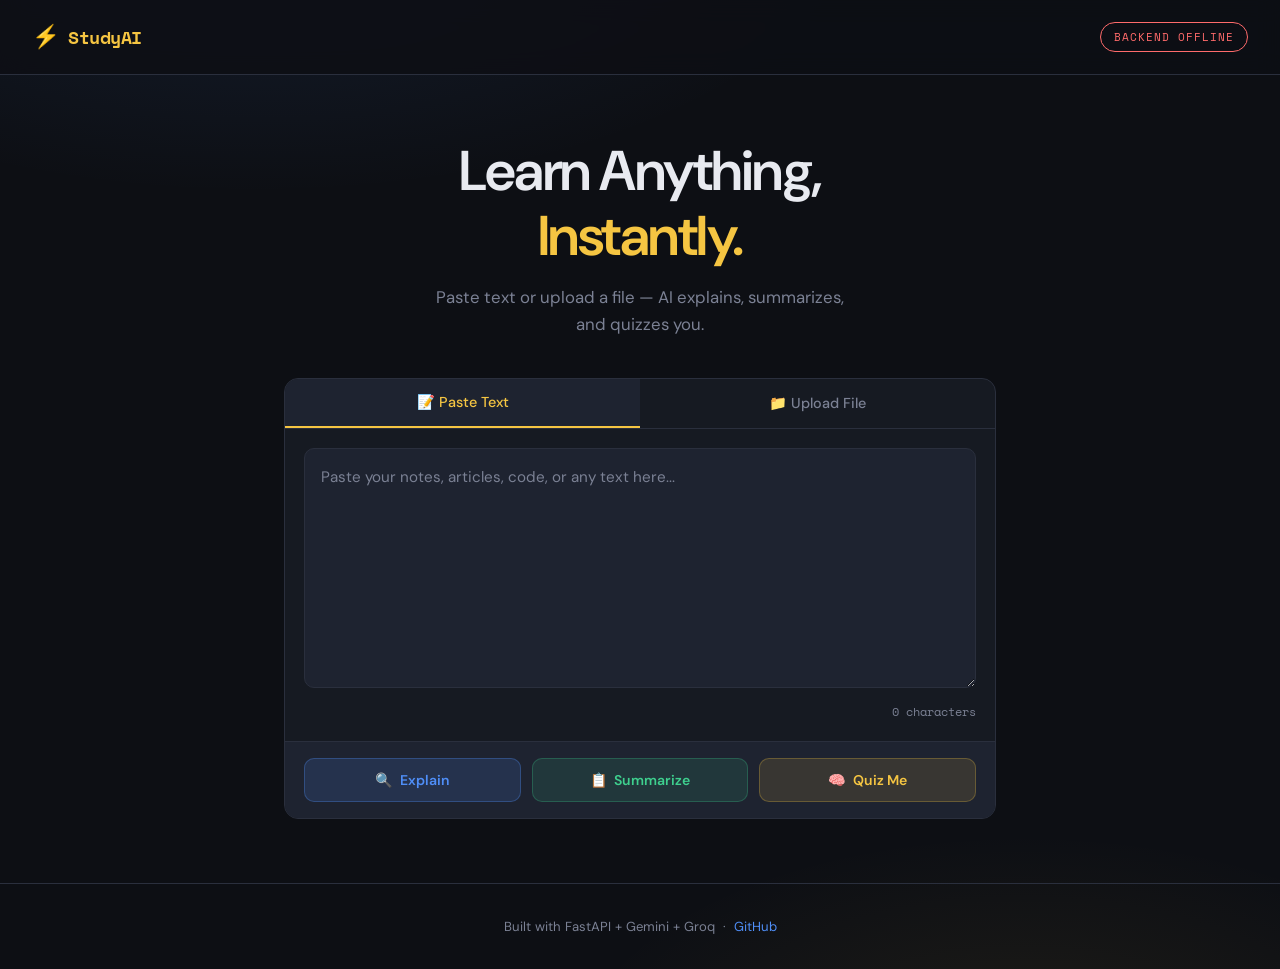
==== frontend/index.html @ baf61502 "first commit" ====
<!DOCTYPE html>
<html lang="en">
<head>
  <meta charset="UTF-8" />
  <meta name="viewport" content="width=device-width, initial-scale=1.0" />
  <title>AI Study Tool</title>
  <link rel="preconnect" href="https://fonts.googleapis.com" />
  <link rel="preconnect" href="https://fonts.gstatic.com" crossorigin />
  <link href="https://fonts.googleapis.com/css2?family=Space+Mono:wght@400;700&family=DM+Sans:wght@300;400;500;600&display=swap" rel="stylesheet" />
  <link rel="stylesheet" href="style.css" />
</head>
<body>

  <!-- ── HEADER ── -->
  <header>
    <div class="logo">
      <span class="logo-icon">⚡</span>
      <span class="logo-text">StudyAI</span>
    </div>
    <div class="badge" id="ai-badge">AI Ready</div>
  </header>

  <!-- ── HERO ── -->
  <section class="hero">
    <h1>Learn Anything,<br /><span class="accent">Instantly.</span></h1>
    <p class="subtitle">Paste text or upload a file — AI explains, summarizes, and quizzes you.</p>
  </section>

  <!-- ── MAIN CARD ── -->
  <main>
    <div class="card input-card">

      <!-- Tabs -->
      <div class="tabs">
        <button class="tab active" data-tab="text">📝 Paste Text</button>
        <button class="tab" data-tab="file">📁 Upload File</button>
      </div>

      <!-- Text Input Panel -->
      <div class="panel active" id="panel-text">
        <textarea
          id="text-input"
          placeholder="Paste your notes, articles, code, or any text here..."
          rows="8"
        ></textarea>
        <div class="char-count"><span id="char-count">0</span> characters</div>
      </div>

      <!-- File Upload Panel -->
      <div class="panel" id="panel-file">
        <div class="file-drop-zone" id="drop-zone">
          <div class="drop-icon">📂</div>
          <p>Drag & drop a file here</p>
          <p class="file-hint">or click to browse</p>
          <input type="file" id="file-input" accept=".pdf,.txt,.csv,.json" />
          <div class="file-types">PDF &nbsp;·&nbsp; TXT &nbsp;·&nbsp; CSV &nbsp;·&nbsp; JSON</div>
        </div>
        <div class="file-selected hidden" id="file-selected">
          <span class="file-icon">📄</span>
          <span id="file-name-display">No file selected</span>
          <button class="clear-file" id="clear-file">✕</button>
        </div>
      </div>

      <!-- Action Buttons -->
      <div class="actions">
        <button class="btn btn-explain" data-action="explain">
          <span class="btn-icon">🔍</span> Explain
        </button>
        <button class="btn btn-summarize" data-action="summarize">
          <span class="btn-icon">📋</span> Summarize
        </button>
        <button class="btn btn-quiz" data-action="quiz">
          <span class="btn-icon">🧠</span> Quiz Me
        </button>
      </div>

    </div>

    <!-- ── OUTPUT ── -->
    <div class="card output-card hidden" id="output-card">

      <div class="output-header">
        <div class="output-title" id="output-title">Result</div>
        <div class="output-meta">
          <span class="source-badge" id="source-badge">—</span>
          <button class="copy-btn" id="copy-btn" title="Copy result">⎘ Copy</button>
        </div>
      </div>

      <!-- Loading -->
      <div class="loading hidden" id="loading">
        <div class="spinner"></div>
        <span id="loading-text">Thinking...</span>
      </div>

      <!-- Result text -->
      <div class="output-body" id="output-body"></div>

      <!-- Follow-up suggestions -->
      <div class="suggestions hidden" id="suggestions">
        <p class="suggest-label">✨ What's next?</p>
        <div class="suggest-chips" id="suggest-chips"></div>
      </div>

    </div>
  </main>

  <!-- ── FOOTER ── -->
  <footer>
    <p>Built with FastAPI + Gemini + Groq &nbsp;·&nbsp; <a href="https://github.com" target="_blank">GitHub</a></p>
  </footer>

  <script src="script.js"></script>
</body>
</html>
---- frontend/style.css ----
/* ── VARIABLES ── */
:root {
  --bg:        #0d0f14;
  --surface:   #161a22;
  --surface2:  #1e2330;
  --border:    #2a2f3d;
  --accent:    #f5c542;
  --accent2:   #4f8ef7;
  --green:     #3ecf8e;
  --red:       #ff6b6b;
  --text:      #e8eaf0;
  --muted:     #7b8194;
  --radius:    14px;
  --mono:      'Space Mono', monospace;
  --sans:      'DM Sans', sans-serif;
}

/* ── RESET & BASE ── */
*, *::before, *::after { box-sizing: border-box; margin: 0; padding: 0; }

html { scroll-behavior: smooth; }

body {
  font-family: var(--sans);
  background: var(--bg);
  color: var(--text);
  min-height: 100vh;
  line-height: 1.6;
  background-image:
    radial-gradient(ellipse 80% 50% at 20% -10%, rgba(79,142,247,0.12) 0%, transparent 60%),
    radial-gradient(ellipse 60% 40% at 80% 110%, rgba(245,197,66,0.08) 0%, transparent 60%);
}

/* ── HEADER ── */
header {
  display: flex;
  align-items: center;
  justify-content: space-between;
  padding: 1.2rem 2rem;
  border-bottom: 1px solid var(--border);
  position: sticky;
  top: 0;
  background: rgba(13,15,20,0.85);
  backdrop-filter: blur(12px);
  z-index: 100;
}

.logo { display: flex; align-items: center; gap: 0.5rem; }
.logo-icon { font-size: 1.4rem; }
.logo-text {
  font-family: var(--mono);
  font-size: 1.1rem;
  font-weight: 700;
  letter-spacing: -0.5px;
  color: var(--accent);
}

.badge {
  font-family: var(--mono);
  font-size: 0.7rem;
  padding: 0.3rem 0.8rem;
  border-radius: 100px;
  border: 1px solid var(--green);
  color: var(--green);
  letter-spacing: 1px;
  text-transform: uppercase;
}
.badge.error { border-color: var(--red); color: var(--red); }

/* ── HERO ── */
.hero {
  text-align: center;
  padding: 4rem 2rem 2.5rem;
}

.hero h1 {
  font-size: clamp(2rem, 5vw, 3.5rem);
  font-weight: 600;
  letter-spacing: -1.5px;
  line-height: 1.15;
}

.accent { color: var(--accent); }

.subtitle {
  color: var(--muted);
  margin-top: 1rem;
  font-size: 1.05rem;
  max-width: 440px;
  margin-left: auto;
  margin-right: auto;
}

/* ── MAIN LAYOUT ── */
main {
  max-width: 760px;
  margin: 0 auto;
  padding: 0 1.5rem 4rem;
  display: flex;
  flex-direction: column;
  gap: 1.5rem;
}

/* ── CARD ── */
.card {
  background: var(--surface);
  border: 1px solid var(--border);
  border-radius: var(--radius);
  overflow: hidden;
}

/* ── TABS ── */
.tabs {
  display: flex;
  border-bottom: 1px solid var(--border);
}

.tab {
  flex: 1;
  background: none;
  border: none;
  color: var(--muted);
  padding: 0.9rem 1rem;
  font-family: var(--sans);
  font-size: 0.9rem;
  cursor: pointer;
  transition: all 0.2s;
  font-weight: 500;
}
.tab:hover { color: var(--text); background: var(--surface2); }
.tab.active {
  color: var(--accent);
  border-bottom: 2px solid var(--accent);
  background: var(--surface2);
}

/* ── PANELS ── */
.panel { display: none; padding: 1.2rem; }
.panel.active { display: block; }

textarea {
  width: 100%;
  background: var(--surface2);
  border: 1px solid var(--border);
  border-radius: 10px;
  color: var(--text);
  font-family: var(--sans);
  font-size: 0.95rem;
  padding: 1rem;
  resize: vertical;
  min-height: 160px;
  transition: border-color 0.2s;
  line-height: 1.7;
}
textarea:focus {
  outline: none;
  border-color: var(--accent2);
}
textarea::placeholder { color: var(--muted); }

.char-count {
  text-align: right;
  font-size: 0.75rem;
  color: var(--muted);
  margin-top: 0.4rem;
  font-family: var(--mono);
}

/* ── FILE DROP ZONE ── */
.file-drop-zone {
  position: relative;
  border: 2px dashed var(--border);
  border-radius: 10px;
  padding: 2.5rem 1rem;
  text-align: center;
  cursor: pointer;
  transition: border-color 0.2s, background 0.2s;
}
.file-drop-zone:hover, .file-drop-zone.drag-over {
  border-color: var(--accent2);
  background: rgba(79,142,247,0.05);
}
.file-drop-zone input[type="file"] {
  position: absolute;
  inset: 0;
  opacity: 0;
  cursor: pointer;
  width: 100%;
  height: 100%;
}
.drop-icon { font-size: 2rem; margin-bottom: 0.5rem; }
.file-hint { color: var(--muted); font-size: 0.85rem; }
.file-types {
  margin-top: 1rem;
  font-family: var(--mono);
  font-size: 0.7rem;
  color: var(--muted);
  letter-spacing: 1px;
}

.file-selected {
  display: flex;
  align-items: center;
  gap: 0.6rem;
  background: var(--surface2);
  border: 1px solid var(--border);
  border-radius: 10px;
  padding: 0.8rem 1rem;
  margin-top: 0.8rem;
  font-size: 0.9rem;
}
.file-icon { font-size: 1.2rem; }
#file-name-display { flex: 1; word-break: break-all; }
.clear-file {
  background: none;
  border: none;
  color: var(--muted);
  cursor: pointer;
  font-size: 1rem;
  padding: 0 0.3rem;
  transition: color 0.15s;
}
.clear-file:hover { color: var(--red); }

/* ── ACTION BUTTONS ── */
.actions {
  display: flex;
  gap: 0.7rem;
  padding: 1rem 1.2rem;
  border-top: 1px solid var(--border);
  background: var(--surface2);
}

.btn {
  flex: 1;
  border: none;
  border-radius: 10px;
  padding: 0.75rem 0.5rem;
  font-family: var(--sans);
  font-size: 0.88rem;
  font-weight: 600;
  cursor: pointer;
  transition: all 0.2s;
  display: flex;
  align-items: center;
  justify-content: center;
  gap: 0.4rem;
}
.btn:active { transform: scale(0.97); }

.btn-explain   { background: rgba(79,142,247,0.15); color: var(--accent2); border: 1px solid rgba(79,142,247,0.3); }
.btn-explain:hover { background: rgba(79,142,247,0.25); }

.btn-summarize { background: rgba(62,207,142,0.12); color: var(--green); border: 1px solid rgba(62,207,142,0.25); }
.btn-summarize:hover { background: rgba(62,207,142,0.22); }

.btn-quiz      { background: rgba(245,197,66,0.12); color: var(--accent); border: 1px solid rgba(245,197,66,0.25); }
.btn-quiz:hover { background: rgba(245,197,66,0.22); }

.btn:disabled  { opacity: 0.45; cursor: not-allowed; transform: none; }

/* ── OUTPUT CARD ── */
.output-card { animation: slideUp 0.3s ease; }

@keyframes slideUp {
  from { opacity: 0; transform: translateY(16px); }
  to   { opacity: 1; transform: translateY(0); }
}

.output-header {
  display: flex;
  align-items: center;
  justify-content: space-between;
  padding: 1rem 1.2rem;
  border-bottom: 1px solid var(--border);
  background: var(--surface2);
}

.output-title {
  font-family: var(--mono);
  font-size: 0.8rem;
  text-transform: uppercase;
  letter-spacing: 1.5px;
  color: var(--muted);
}

.output-meta { display: flex; align-items: center; gap: 0.8rem; }

.source-badge {
  font-family: var(--mono);
  font-size: 0.65rem;
  padding: 0.25rem 0.6rem;
  border-radius: 100px;
  background: rgba(245,197,66,0.12);
  color: var(--accent);
  border: 1px solid rgba(245,197,66,0.2);
  text-transform: uppercase;
  letter-spacing: 0.5px;
}
.source-badge.groq   { background: rgba(62,207,142,0.12); color: var(--green); border-color: rgba(62,207,142,0.2); }
.source-badge.error  { background: rgba(255,107,107,0.12); color: var(--red);   border-color: rgba(255,107,107,0.2); }

.copy-btn {
  background: none;
  border: 1px solid var(--border);
  color: var(--muted);
  border-radius: 6px;
  padding: 0.3rem 0.7rem;
  font-size: 0.78rem;
  cursor: pointer;
  font-family: var(--sans);
  transition: all 0.15s;
}
.copy-btn:hover { border-color: var(--accent2); color: var(--accent2); }

/* ── LOADING ── */
.loading {
  display: flex;
  align-items: center;
  gap: 0.8rem;
  padding: 2rem 1.5rem;
  color: var(--muted);
  font-size: 0.9rem;
}
.spinner {
  width: 20px; height: 20px;
  border: 2px solid var(--border);
  border-top-color: var(--accent2);
  border-radius: 50%;
  animation: spin 0.7s linear infinite;
  flex-shrink: 0;
}
@keyframes spin { to { transform: rotate(360deg); } }

/* ── OUTPUT BODY ── */
.output-body {
  padding: 1.4rem 1.5rem;
  font-size: 0.95rem;
  line-height: 1.85;
  color: var(--text);
  white-space: pre-wrap;
  word-break: break-word;
}

/* Markdown-like formatting */
.output-body strong { color: var(--accent); font-weight: 600; }
.output-body em { color: var(--accent2); font-style: italic; }

.output-body .quiz-q {
  background: var(--surface2);
  border-left: 3px solid var(--accent);
  padding: 0.8rem 1rem;
  border-radius: 0 8px 8px 0;
  margin: 0.8rem 0;
  font-family: var(--sans);
}
.output-body .answer-line {
  color: var(--green);
  font-family: var(--mono);
  font-size: 0.85rem;
}

/* ── SUGGESTIONS ── */
.suggestions {
  padding: 1rem 1.5rem 1.2rem;
  border-top: 1px solid var(--border);
  background: rgba(79,142,247,0.03);
}
.suggest-label {
  font-size: 0.8rem;
  color: var(--muted);
  margin-bottom: 0.6rem;
  font-weight: 500;
}
.suggest-chips { display: flex; flex-wrap: wrap; gap: 0.5rem; }
.chip {
  background: none;
  border: 1px solid var(--border);
  color: var(--text);
  border-radius: 100px;
  padding: 0.4rem 1rem;
  font-size: 0.82rem;
  cursor: pointer;
  font-family: var(--sans);
  transition: all 0.18s;
}
.chip:hover {
  border-color: var(--accent2);
  color: var(--accent2);
  background: rgba(79,142,247,0.07);
}

/* ── FOOTER ── */
footer {
  text-align: center;
  padding: 2rem;
  border-top: 1px solid var(--border);
  color: var(--muted);
  font-size: 0.82rem;
}
footer a { color: var(--accent2); text-decoration: none; }
footer a:hover { text-decoration: underline; }

/* ── UTILITY ── */
.hidden { display: none !important; }

/* ── RESPONSIVE ── */
@media (max-width: 520px) {
  .actions { flex-direction: column; }
  .hero h1 { font-size: 2rem; }
  header { padding: 1rem; }
  .output-header { flex-direction: column; align-items: flex-start; gap: 0.5rem; }
}
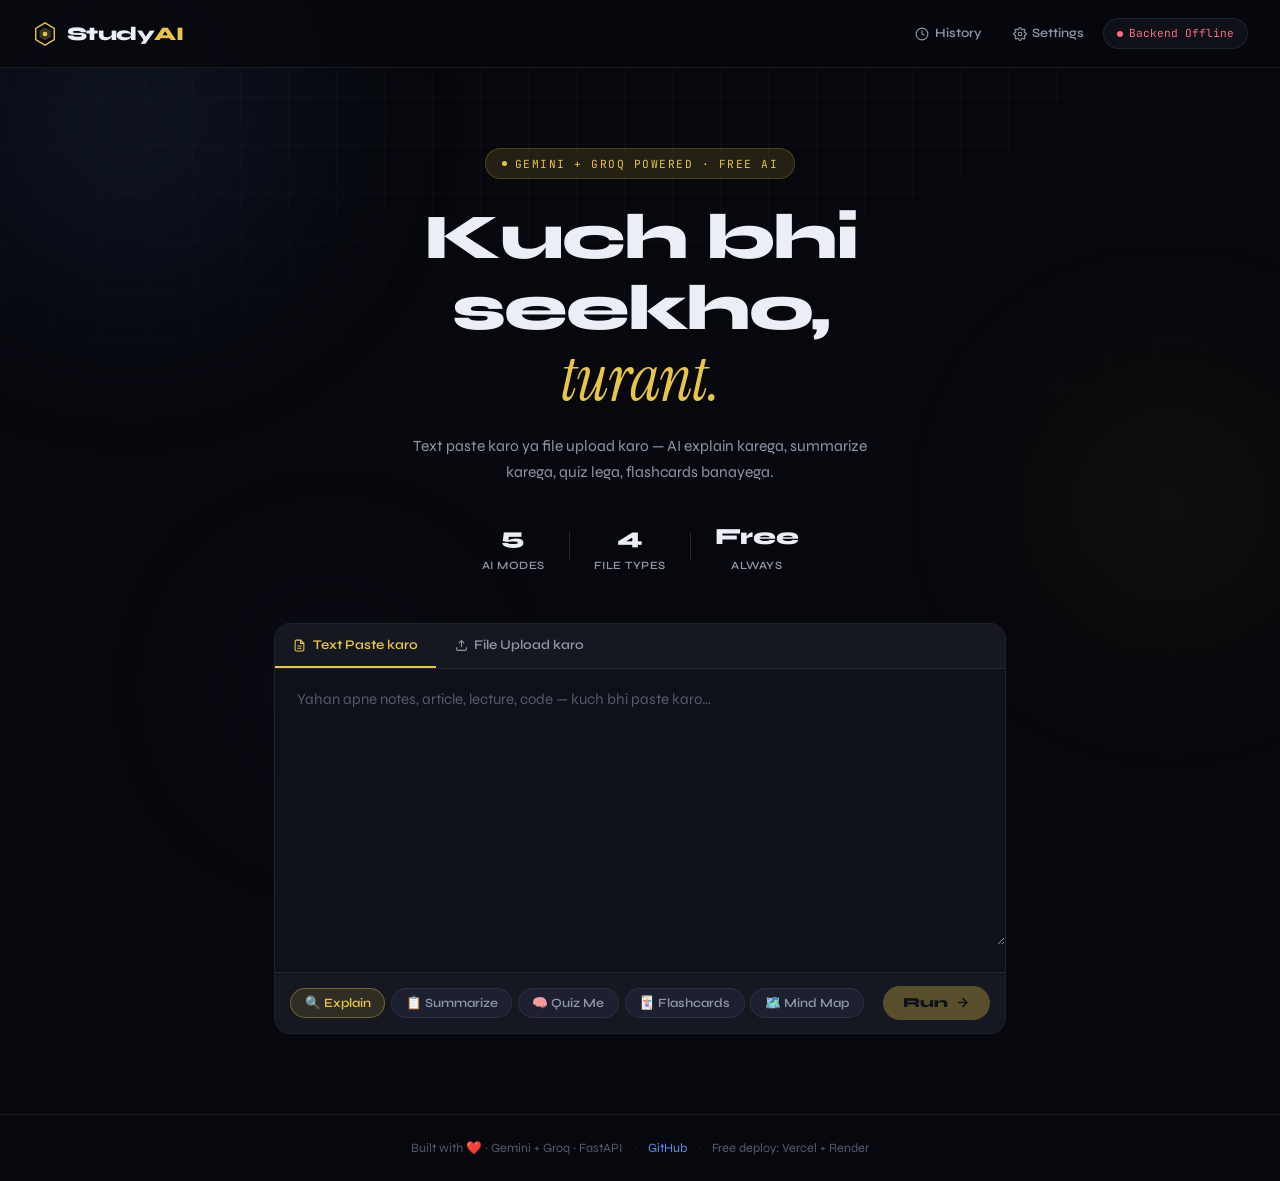
==== commit 49a6bafb: "code update" ====
--- a/frontend/index.html
+++ b/frontend/index.html
@@ -3,114 +3,230 @@
 <head>
   <meta charset="UTF-8" />
   <meta name="viewport" content="width=device-width, initial-scale=1.0" />
-  <title>AI Study Tool</title>
+  <title>StudyAI — Learn Anything, Instantly</title>
   <link rel="preconnect" href="https://fonts.googleapis.com" />
   <link rel="preconnect" href="https://fonts.gstatic.com" crossorigin />
-  <link href="https://fonts.googleapis.com/css2?family=Space+Mono:wght@400;700&family=DM+Sans:wght@300;400;500;600&display=swap" rel="stylesheet" />
+  <link href="https://fonts.googleapis.com/css2?family=Instrument+Serif:ital@0;1&family=Syne:wght@400;600;700;800&family=JetBrains+Mono:wght@400;500&display=swap" rel="stylesheet" />
   <link rel="stylesheet" href="style.css" />
 </head>
 <body>
 
-  <!-- ── HEADER ── -->
+  <div class="bg-grid"></div>
+  <div class="bg-orb orb1"></div>
+  <div class="bg-orb orb2"></div>
+  <div class="bg-orb orb3"></div>
+
+  <!-- HEADER -->
   <header>
     <div class="logo">
-      <span class="logo-icon">⚡</span>
-      <span class="logo-text">StudyAI</span>
-    </div>
-    <div class="badge" id="ai-badge">AI Ready</div>
+      <div class="logo-mark">
+        <svg width="26" height="26" viewBox="0 0 28 28" fill="none">
+          <path d="M14 2L24 8V20L14 26L4 20V8L14 2Z" stroke="currentColor" stroke-width="1.5"/>
+          <path d="M14 7L20 10.5V17.5L14 21L8 17.5V10.5L14 7Z" fill="currentColor" opacity="0.25"/>
+          <circle cx="14" cy="14" r="2.5" fill="currentColor"/>
+        </svg>
+      </div>
+      <span class="logo-text">Study<em>AI</em></span>
+    </div>
+
+    <nav class="header-nav">
+      <span class="nav-item" id="history-toggle">
+        <svg width="14" height="14" viewBox="0 0 24 24" fill="none" stroke="currentColor" stroke-width="2"><circle cx="12" cy="12" r="10"/><polyline points="12 6 12 12 16 14"/></svg>
+        History
+      </span>
+      <span class="nav-item" id="settings-toggle">
+        <svg width="14" height="14" viewBox="0 0 24 24" fill="none" stroke="currentColor" stroke-width="2"><circle cx="12" cy="12" r="3"/><path d="M19.4 15a1.65 1.65 0 0 0 .33 1.82l.06.06a2 2 0 0 1-2.83 2.83l-.06-.06a1.65 1.65 0 0 0-1.82-.33 1.65 1.65 0 0 0-1 1.51V21a2 2 0 0 1-4 0v-.09A1.65 1.65 0 0 0 9 19.4a1.65 1.65 0 0 0-1.82.33l-.06.06a2 2 0 0 1-2.83-2.83l.06-.06A1.65 1.65 0 0 0 4.68 15a1.65 1.65 0 0 0-1.51-1H3a2 2 0 0 1 0-4h.09A1.65 1.65 0 0 0 4.6 9a1.65 1.65 0 0 0-.33-1.82l-.06-.06a2 2 0 0 1 2.83-2.83l.06.06A1.65 1.65 0 0 0 9 4.68a1.65 1.65 0 0 0 1-1.51V3a2 2 0 0 1 4 0v.09a1.65 1.65 0 0 0 1 1.51 1.65 1.65 0 0 0 1.82-.33l.06-.06a2 2 0 0 1 2.83 2.83l-.06.06A1.65 1.65 0 0 0 19.4 9a1.65 1.65 0 0 0 1.51 1H21a2 2 0 0 1 0 4h-.09a1.65 1.65 0 0 0-1.51 1z"/></svg>
+        Settings
+      </span>
+      <div class="status-pill" id="status-pill">
+        <span class="status-dot"></span>
+        <span id="status-text">Connecting…</span>
+      </div>
+    </nav>
   </header>
 
-  <!-- ── HERO ── -->
+  <!-- SETTINGS PANEL -->
+  <div class="floating-panel hidden" id="settings-panel">
+    <div class="fp-inner">
+      <h3 class="fp-title">⚙️ Settings</h3>
+      <div class="setting-row">
+        <label class="setting-label">Backend URL</label>
+        <input type="text" id="backend-url-input" class="setting-input" placeholder="https://your-backend.onrender.com" />
+        <p class="setting-hint">Render deploy URL yahan paste karo</p>
+      </div>
+      <div class="setting-row">
+        <label class="setting-label">Response Language</label>
+        <select id="lang-select" class="setting-input">
+          <option value="English">🇺🇸 English</option>
+          <option value="Hindi">🇮🇳 Hindi</option>
+          <option value="Hinglish">🇮🇳 Hinglish</option>
+          <option value="Spanish">🇪🇸 Spanish</option>
+          <option value="French">🇫🇷 French</option>
+        </select>
+      </div>
+      <button class="fp-save" id="settings-save">Save & Reconnect</button>
+    </div>
+  </div>
+
+  <!-- HISTORY PANEL -->
+  <div class="floating-panel hidden" id="history-panel" style="width:360px">
+    <div class="fp-inner">
+      <div class="fp-header">
+        <h3 class="fp-title">📜 History</h3>
+        <button class="danger-btn" id="clear-history">Clear All</button>
+      </div>
+      <div id="history-list" class="history-list">
+        <p class="empty-msg">Koi history nahi abhi. Content analyze karo!</p>
+      </div>
+    </div>
+  </div>
+
+  <!-- HERO -->
   <section class="hero">
-    <h1>Learn Anything,<br /><span class="accent">Instantly.</span></h1>
-    <p class="subtitle">Paste text or upload a file — AI explains, summarizes, and quizzes you.</p>
+    <div class="eyebrow">
+      <span class="eyebrow-dot"></span>
+      Gemini + Groq Powered · Free AI
+    </div>
+    <h1 class="hero-title">
+      Kuch bhi seekho,<br/>
+      <span class="hero-italic">turant.</span>
+    </h1>
+    <p class="hero-sub">Text paste karo ya file upload karo — AI explain karega, summarize karega, quiz lega, flashcards banayega.</p>
+    <div class="hero-stats">
+      <div class="stat"><span class="stat-num">5</span><span class="stat-label">AI Modes</span></div>
+      <div class="stat-sep"></div>
+      <div class="stat"><span class="stat-num">4</span><span class="stat-label">File Types</span></div>
+      <div class="stat-sep"></div>
+      <div class="stat"><span class="stat-num">Free</span><span class="stat-label">Always</span></div>
+    </div>
   </section>
 
-  <!-- ── MAIN CARD ── -->
+  <!-- MAIN -->
   <main>
-    <div class="card input-card">
-
-      <!-- Tabs -->
-      <div class="tabs">
-        <button class="tab active" data-tab="text">📝 Paste Text</button>
-        <button class="tab" data-tab="file">📁 Upload File</button>
-      </div>
-
-      <!-- Text Input Panel -->
+
+    <!-- INPUT CARD -->
+    <div class="card">
+      <div class="card-top">
+        <div class="tabs">
+          <button class="tab active" data-tab="text">
+            <svg width="13" height="13" viewBox="0 0 24 24" fill="none" stroke="currentColor" stroke-width="2"><path d="M14 2H6a2 2 0 0 0-2 2v16a2 2 0 0 0 2 2h12a2 2 0 0 0 2-2V8z"/><polyline points="14 2 14 8 20 8"/><line x1="16" y1="13" x2="8" y2="13"/><line x1="16" y1="17" x2="8" y2="17"/></svg>
+            Text Paste karo
+          </button>
+          <button class="tab" data-tab="file">
+            <svg width="13" height="13" viewBox="0 0 24 24" fill="none" stroke="currentColor" stroke-width="2"><path d="M21 15v4a2 2 0 0 1-2 2H5a2 2 0 0 1-2-2v-4"/><polyline points="17 8 12 3 7 8"/><line x1="12" y1="3" x2="12" y2="15"/></svg>
+            File Upload karo
+          </button>
+        </div>
+        <div id="word-counter" class="word-counter hidden">
+          <span id="word-count">0</span>w · <span id="char-count">0</span>c
+        </div>
+      </div>
+
+      <!-- Text Panel -->
       <div class="panel active" id="panel-text">
-        <textarea
-          id="text-input"
-          placeholder="Paste your notes, articles, code, or any text here..."
-          rows="8"
-        ></textarea>
-        <div class="char-count"><span id="char-count">0</span> characters</div>
-      </div>
-
-      <!-- File Upload Panel -->
+        <textarea id="text-input" placeholder="Yahan apne notes, article, lecture, code — kuch bhi paste karo…" rows="9" spellcheck="true"></textarea>
+        <div class="panel-foot">
+          <span></span>
+          <button class="ghost-btn hidden" id="clear-text">Clear</button>
+        </div>
+      </div>
+
+      <!-- File Panel -->
       <div class="panel" id="panel-file">
-        <div class="file-drop-zone" id="drop-zone">
-          <div class="drop-icon">📂</div>
-          <p>Drag & drop a file here</p>
-          <p class="file-hint">or click to browse</p>
+        <div class="drop-zone" id="drop-zone">
           <input type="file" id="file-input" accept=".pdf,.txt,.csv,.json" />
-          <div class="file-types">PDF &nbsp;·&nbsp; TXT &nbsp;·&nbsp; CSV &nbsp;·&nbsp; JSON</div>
-        </div>
-        <div class="file-selected hidden" id="file-selected">
-          <span class="file-icon">📄</span>
-          <span id="file-name-display">No file selected</span>
-          <button class="clear-file" id="clear-file">✕</button>
-        </div>
-      </div>
-
-      <!-- Action Buttons -->
-      <div class="actions">
-        <button class="btn btn-explain" data-action="explain">
-          <span class="btn-icon">🔍</span> Explain
+          <div id="drop-content">
+            <div class="drop-icon">
+              <svg width="30" height="30" viewBox="0 0 24 24" fill="none" stroke="currentColor" stroke-width="1.5"><path d="M21 15v4a2 2 0 0 1-2 2H5a2 2 0 0 1-2-2v-4"/><polyline points="17 8 12 3 7 8"/><line x1="12" y1="3" x2="12" y2="15"/></svg>
+            </div>
+            <p class="drop-title">File yahan drop karo</p>
+            <p class="drop-sub">ya <span class="link">browse karo</span></p>
+            <p class="drop-types">PDF · TXT · CSV · JSON</p>
+          </div>
+        </div>
+        <div class="file-chip hidden" id="file-selected">
+          <span class="ext-tag" id="file-ext">PDF</span>
+          <span id="file-name-display" class="file-name"></span>
+          <span id="file-size" class="file-size-txt"></span>
+          <button class="ghost-btn" id="clear-file">✕</button>
+        </div>
+      </div>
+
+      <!-- Action Bar -->
+      <div class="action-bar">
+        <div class="mode-btns">
+          <button class="mode-btn selected" data-action="explain">🔍 Explain</button>
+          <button class="mode-btn" data-action="summarize">📋 Summarize</button>
+          <button class="mode-btn" data-action="quiz">🧠 Quiz Me</button>
+          <button class="mode-btn" data-action="flashcards">🃏 Flashcards</button>
+          <button class="mode-btn" data-action="mindmap">🗺️ Mind Map</button>
+        </div>
+        <button class="run-btn" id="run-btn" disabled>
+          Run <svg class="arrow" width="15" height="15" viewBox="0 0 24 24" fill="none" stroke="currentColor" stroke-width="2.5"><path d="M5 12h14M12 5l7 7-7 7"/></svg>
         </button>
-        <button class="btn btn-summarize" data-action="summarize">
-          <span class="btn-icon">📋</span> Summarize
-        </button>
-        <button class="btn btn-quiz" data-action="quiz">
-          <span class="btn-icon">🧠</span> Quiz Me
-        </button>
-      </div>
-
-    </div>
-
-    <!-- ── OUTPUT ── -->
-    <div class="card output-card hidden" id="output-card">
-
-      <div class="output-header">
-        <div class="output-title" id="output-title">Result</div>
-        <div class="output-meta">
-          <span class="source-badge" id="source-badge">—</span>
-          <button class="copy-btn" id="copy-btn" title="Copy result">⎘ Copy</button>
+      </div>
+    </div>
+
+    <!-- OUTPUT CARD -->
+    <div class="card out-card hidden" id="output-card">
+      <div class="out-header">
+        <span class="out-label" id="output-label">Result</span>
+        <div class="out-actions">
+          <span class="src-badge" id="src-badge">—</span>
+          <button class="icon-btn" id="copy-btn">
+            <svg width="13" height="13" viewBox="0 0 24 24" fill="none" stroke="currentColor" stroke-width="2"><rect x="9" y="9" width="13" height="13" rx="2"/><path d="M5 15H4a2 2 0 0 1-2-2V4a2 2 0 0 1 2-2h9a2 2 0 0 1 2 2v1"/></svg>
+            <span id="copy-txt">Copy</span>
+          </button>
+          <button class="icon-btn" id="download-btn">
+            <svg width="13" height="13" viewBox="0 0 24 24" fill="none" stroke="currentColor" stroke-width="2"><path d="M21 15v4a2 2 0 0 1-2 2H5a2 2 0 0 1-2-2v-4"/><polyline points="7 10 12 15 17 10"/><line x1="12" y1="15" x2="12" y2="3"/></svg>
+            Download
+          </button>
         </div>
       </div>
 
       <!-- Loading -->
       <div class="loading hidden" id="loading">
-        <div class="spinner"></div>
-        <span id="loading-text">Thinking...</span>
-      </div>
-
-      <!-- Result text -->
-      <div class="output-body" id="output-body"></div>
-
-      <!-- Follow-up suggestions -->
-      <div class="suggestions hidden" id="suggestions">
-        <p class="suggest-label">✨ What's next?</p>
-        <div class="suggest-chips" id="suggest-chips"></div>
-      </div>
-
-    </div>
+        <div class="bars"><div></div><div></div><div></div><div></div><div></div></div>
+        <p id="loading-text">Soch raha hoon…</p>
+      </div>
+
+      <!-- Flashcard Viewer -->
+      <div class="fc-viewer hidden" id="fc-viewer">
+        <div class="fc-prog"><span id="fc-cur">1</span> / <span id="fc-tot">6</span></div>
+        <div class="fc-card" id="fc-card">
+          <div class="fc-front" id="fc-front"></div>
+          <div class="fc-back hidden" id="fc-back"></div>
+          <p class="fc-hint" id="fc-hint">Click karke reveal karo</p>
+        </div>
+        <div class="fc-nav">
+          <button class="nav-btn" id="fc-prev">← Pehla</button>
+          <button class="flip-btn" id="fc-flip">Flip karo</button>
+          <button class="nav-btn" id="fc-next">Agla →</button>
+        </div>
+      </div>
+
+      <!-- Output body -->
+      <div class="out-body" id="out-body"></div>
+
+      <!-- Follow-up -->
+      <div class="follow hidden" id="follow">
+        <p class="follow-label">Aage kya karoge?</p>
+        <div class="follow-chips" id="follow-chips"></div>
+      </div>
+    </div>
+
   </main>
 
-  <!-- ── FOOTER ── -->
   <footer>
-    <p>Built with FastAPI + Gemini + Groq &nbsp;·&nbsp; <a href="https://github.com" target="_blank">GitHub</a></p>
+    <div class="footer-row">
+      <span>Built with ❤️ · Gemini + Groq · FastAPI</span>
+      <span class="sep">·</span>
+      <a href="https://github.com/Codeabhi096/AI-Study-Tool" target="_blank">GitHub</a>
+      <span class="sep">·</span>
+      <span>Free deploy: Vercel + Render</span>
+    </div>
   </footer>
 
   <script src="script.js"></script>
 </body>
-</html>
+</html>
--- a/frontend/style.css
+++ b/frontend/style.css
@@ -1,413 +1,231 @@
-/* ── VARIABLES ── */
 :root {
-  --bg:        #0d0f14;
-  --surface:   #161a22;
-  --surface2:  #1e2330;
-  --border:    #2a2f3d;
-  --accent:    #f5c542;
-  --accent2:   #4f8ef7;
-  --green:     #3ecf8e;
-  --red:       #ff6b6b;
-  --text:      #e8eaf0;
-  --muted:     #7b8194;
-  --radius:    14px;
-  --mono:      'Space Mono', monospace;
-  --sans:      'DM Sans', sans-serif;
+  --bg:       #07080d;
+  --s1:       #0f1119;
+  --s2:       #151820;
+  --s3:       #1c2030;
+  --border:   rgba(255,255,255,0.07);
+  --border2:  rgba(255,255,255,0.13);
+
+  --gold:     #e8c547;
+  --gold-a:   rgba(232,197,71,0.13);
+  --blue:     #5b8ef5;
+  --blue-a:   rgba(91,142,245,0.1);
+  --green:    #4ade9a;
+  --green-a:  rgba(74,222,154,0.1);
+  --rose:     #ff6b82;
+  --violet:   #a78bfa;
+
+  --txt:      #eceef5;
+  --txt2:     #9095a8;
+  --txt3:     #555a6e;
+
+  --r:        16px;
+  --rs:       10px;
+  --sans:     'Syne', sans-serif;
+  --serif:    'Instrument Serif', serif;
+  --mono:     'JetBrains Mono', monospace;
+  --ease:     0.22s cubic-bezier(.4,0,.2,1);
 }
 
-/* ── RESET & BASE ── */
-*, *::before, *::after { box-sizing: border-box; margin: 0; padding: 0; }
-
-html { scroll-behavior: smooth; }
-
-body {
-  font-family: var(--sans);
-  background: var(--bg);
-  color: var(--text);
-  min-height: 100vh;
-  line-height: 1.6;
-  background-image:
-    radial-gradient(ellipse 80% 50% at 20% -10%, rgba(79,142,247,0.12) 0%, transparent 60%),
-    radial-gradient(ellipse 60% 40% at 80% 110%, rgba(245,197,66,0.08) 0%, transparent 60%);
-}
-
-/* ── HEADER ── */
-header {
-  display: flex;
-  align-items: center;
-  justify-content: space-between;
-  padding: 1.2rem 2rem;
-  border-bottom: 1px solid var(--border);
-  position: sticky;
-  top: 0;
-  background: rgba(13,15,20,0.85);
-  backdrop-filter: blur(12px);
-  z-index: 100;
-}
-
-.logo { display: flex; align-items: center; gap: 0.5rem; }
-.logo-icon { font-size: 1.4rem; }
-.logo-text {
-  font-family: var(--mono);
-  font-size: 1.1rem;
-  font-weight: 700;
-  letter-spacing: -0.5px;
-  color: var(--accent);
-}
-
-.badge {
-  font-family: var(--mono);
-  font-size: 0.7rem;
-  padding: 0.3rem 0.8rem;
-  border-radius: 100px;
-  border: 1px solid var(--green);
-  color: var(--green);
-  letter-spacing: 1px;
-  text-transform: uppercase;
-}
-.badge.error { border-color: var(--red); color: var(--red); }
-
-/* ── HERO ── */
-.hero {
-  text-align: center;
-  padding: 4rem 2rem 2.5rem;
-}
-
-.hero h1 {
-  font-size: clamp(2rem, 5vw, 3.5rem);
-  font-weight: 600;
-  letter-spacing: -1.5px;
-  line-height: 1.15;
-}
-
-.accent { color: var(--accent); }
-
-.subtitle {
-  color: var(--muted);
-  margin-top: 1rem;
-  font-size: 1.05rem;
-  max-width: 440px;
-  margin-left: auto;
-  margin-right: auto;
-}
-
-/* ── MAIN LAYOUT ── */
-main {
-  max-width: 760px;
-  margin: 0 auto;
-  padding: 0 1.5rem 4rem;
-  display: flex;
-  flex-direction: column;
-  gap: 1.5rem;
-}
-
-/* ── CARD ── */
-.card {
-  background: var(--surface);
-  border: 1px solid var(--border);
-  border-radius: var(--radius);
-  overflow: hidden;
-}
-
-/* ── TABS ── */
-.tabs {
-  display: flex;
-  border-bottom: 1px solid var(--border);
-}
-
-.tab {
-  flex: 1;
-  background: none;
-  border: none;
-  color: var(--muted);
-  padding: 0.9rem 1rem;
-  font-family: var(--sans);
-  font-size: 0.9rem;
-  cursor: pointer;
-  transition: all 0.2s;
-  font-weight: 500;
-}
-.tab:hover { color: var(--text); background: var(--surface2); }
-.tab.active {
-  color: var(--accent);
-  border-bottom: 2px solid var(--accent);
-  background: var(--surface2);
-}
-
-/* ── PANELS ── */
-.panel { display: none; padding: 1.2rem; }
-.panel.active { display: block; }
-
-textarea {
-  width: 100%;
-  background: var(--surface2);
-  border: 1px solid var(--border);
-  border-radius: 10px;
-  color: var(--text);
-  font-family: var(--sans);
-  font-size: 0.95rem;
-  padding: 1rem;
-  resize: vertical;
-  min-height: 160px;
-  transition: border-color 0.2s;
-  line-height: 1.7;
-}
-textarea:focus {
-  outline: none;
-  border-color: var(--accent2);
-}
-textarea::placeholder { color: var(--muted); }
-
-.char-count {
-  text-align: right;
-  font-size: 0.75rem;
-  color: var(--muted);
-  margin-top: 0.4rem;
-  font-family: var(--mono);
-}
-
-/* ── FILE DROP ZONE ── */
-.file-drop-zone {
-  position: relative;
-  border: 2px dashed var(--border);
-  border-radius: 10px;
-  padding: 2.5rem 1rem;
-  text-align: center;
-  cursor: pointer;
-  transition: border-color 0.2s, background 0.2s;
-}
-.file-drop-zone:hover, .file-drop-zone.drag-over {
-  border-color: var(--accent2);
-  background: rgba(79,142,247,0.05);
-}
-.file-drop-zone input[type="file"] {
-  position: absolute;
-  inset: 0;
-  opacity: 0;
-  cursor: pointer;
-  width: 100%;
-  height: 100%;
-}
-.drop-icon { font-size: 2rem; margin-bottom: 0.5rem; }
-.file-hint { color: var(--muted); font-size: 0.85rem; }
-.file-types {
-  margin-top: 1rem;
-  font-family: var(--mono);
-  font-size: 0.7rem;
-  color: var(--muted);
-  letter-spacing: 1px;
-}
-
-.file-selected {
-  display: flex;
-  align-items: center;
-  gap: 0.6rem;
-  background: var(--surface2);
-  border: 1px solid var(--border);
-  border-radius: 10px;
-  padding: 0.8rem 1rem;
-  margin-top: 0.8rem;
-  font-size: 0.9rem;
-}
-.file-icon { font-size: 1.2rem; }
-#file-name-display { flex: 1; word-break: break-all; }
-.clear-file {
-  background: none;
-  border: none;
-  color: var(--muted);
-  cursor: pointer;
-  font-size: 1rem;
-  padding: 0 0.3rem;
-  transition: color 0.15s;
-}
-.clear-file:hover { color: var(--red); }
-
-/* ── ACTION BUTTONS ── */
-.actions {
-  display: flex;
-  gap: 0.7rem;
-  padding: 1rem 1.2rem;
-  border-top: 1px solid var(--border);
-  background: var(--surface2);
-}
-
-.btn {
-  flex: 1;
-  border: none;
-  border-radius: 10px;
-  padding: 0.75rem 0.5rem;
-  font-family: var(--sans);
-  font-size: 0.88rem;
-  font-weight: 600;
-  cursor: pointer;
-  transition: all 0.2s;
-  display: flex;
-  align-items: center;
-  justify-content: center;
-  gap: 0.4rem;
-}
-.btn:active { transform: scale(0.97); }
-
-.btn-explain   { background: rgba(79,142,247,0.15); color: var(--accent2); border: 1px solid rgba(79,142,247,0.3); }
-.btn-explain:hover { background: rgba(79,142,247,0.25); }
-
-.btn-summarize { background: rgba(62,207,142,0.12); color: var(--green); border: 1px solid rgba(62,207,142,0.25); }
-.btn-summarize:hover { background: rgba(62,207,142,0.22); }
-
-.btn-quiz      { background: rgba(245,197,66,0.12); color: var(--accent); border: 1px solid rgba(245,197,66,0.25); }
-.btn-quiz:hover { background: rgba(245,197,66,0.22); }
-
-.btn:disabled  { opacity: 0.45; cursor: not-allowed; transform: none; }
-
-/* ── OUTPUT CARD ── */
-.output-card { animation: slideUp 0.3s ease; }
-
-@keyframes slideUp {
-  from { opacity: 0; transform: translateY(16px); }
-  to   { opacity: 1; transform: translateY(0); }
-}
-
-.output-header {
-  display: flex;
-  align-items: center;
-  justify-content: space-between;
-  padding: 1rem 1.2rem;
-  border-bottom: 1px solid var(--border);
-  background: var(--surface2);
-}
-
-.output-title {
-  font-family: var(--mono);
-  font-size: 0.8rem;
-  text-transform: uppercase;
-  letter-spacing: 1.5px;
-  color: var(--muted);
-}
-
-.output-meta { display: flex; align-items: center; gap: 0.8rem; }
-
-.source-badge {
-  font-family: var(--mono);
-  font-size: 0.65rem;
-  padding: 0.25rem 0.6rem;
-  border-radius: 100px;
-  background: rgba(245,197,66,0.12);
-  color: var(--accent);
-  border: 1px solid rgba(245,197,66,0.2);
-  text-transform: uppercase;
-  letter-spacing: 0.5px;
-}
-.source-badge.groq   { background: rgba(62,207,142,0.12); color: var(--green); border-color: rgba(62,207,142,0.2); }
-.source-badge.error  { background: rgba(255,107,107,0.12); color: var(--red);   border-color: rgba(255,107,107,0.2); }
-
-.copy-btn {
-  background: none;
-  border: 1px solid var(--border);
-  color: var(--muted);
-  border-radius: 6px;
-  padding: 0.3rem 0.7rem;
-  font-size: 0.78rem;
-  cursor: pointer;
-  font-family: var(--sans);
-  transition: all 0.15s;
-}
-.copy-btn:hover { border-color: var(--accent2); color: var(--accent2); }
-
-/* ── LOADING ── */
-.loading {
-  display: flex;
-  align-items: center;
-  gap: 0.8rem;
-  padding: 2rem 1.5rem;
-  color: var(--muted);
-  font-size: 0.9rem;
-}
-.spinner {
-  width: 20px; height: 20px;
-  border: 2px solid var(--border);
-  border-top-color: var(--accent2);
-  border-radius: 50%;
-  animation: spin 0.7s linear infinite;
-  flex-shrink: 0;
-}
-@keyframes spin { to { transform: rotate(360deg); } }
-
-/* ── OUTPUT BODY ── */
-.output-body {
-  padding: 1.4rem 1.5rem;
-  font-size: 0.95rem;
-  line-height: 1.85;
-  color: var(--text);
-  white-space: pre-wrap;
-  word-break: break-word;
-}
-
-/* Markdown-like formatting */
-.output-body strong { color: var(--accent); font-weight: 600; }
-.output-body em { color: var(--accent2); font-style: italic; }
-
-.output-body .quiz-q {
-  background: var(--surface2);
-  border-left: 3px solid var(--accent);
-  padding: 0.8rem 1rem;
-  border-radius: 0 8px 8px 0;
-  margin: 0.8rem 0;
-  font-family: var(--sans);
-}
-.output-body .answer-line {
-  color: var(--green);
-  font-family: var(--mono);
-  font-size: 0.85rem;
-}
-
-/* ── SUGGESTIONS ── */
-.suggestions {
-  padding: 1rem 1.5rem 1.2rem;
-  border-top: 1px solid var(--border);
-  background: rgba(79,142,247,0.03);
-}
-.suggest-label {
-  font-size: 0.8rem;
-  color: var(--muted);
-  margin-bottom: 0.6rem;
-  font-weight: 500;
-}
-.suggest-chips { display: flex; flex-wrap: wrap; gap: 0.5rem; }
-.chip {
-  background: none;
-  border: 1px solid var(--border);
-  color: var(--text);
-  border-radius: 100px;
-  padding: 0.4rem 1rem;
-  font-size: 0.82rem;
-  cursor: pointer;
-  font-family: var(--sans);
-  transition: all 0.18s;
-}
-.chip:hover {
-  border-color: var(--accent2);
-  color: var(--accent2);
-  background: rgba(79,142,247,0.07);
-}
-
-/* ── FOOTER ── */
-footer {
-  text-align: center;
-  padding: 2rem;
-  border-top: 1px solid var(--border);
-  color: var(--muted);
-  font-size: 0.82rem;
-}
-footer a { color: var(--accent2); text-decoration: none; }
-footer a:hover { text-decoration: underline; }
-
-/* ── UTILITY ── */
-.hidden { display: none !important; }
-
-/* ── RESPONSIVE ── */
-@media (max-width: 520px) {
-  .actions { flex-direction: column; }
-  .hero h1 { font-size: 2rem; }
-  header { padding: 1rem; }
-  .output-header { flex-direction: column; align-items: flex-start; gap: 0.5rem; }
-}
+*,*::before,*::after{box-sizing:border-box;margin:0;padding:0}
+html{scroll-behavior:smooth}
+body{font-family:var(--sans);background:var(--bg);color:var(--txt);min-height:100vh;line-height:1.65;overflow-x:hidden}
+
+/* BG */
+.bg-grid{position:fixed;inset:0;z-index:0;pointer-events:none;
+  background-image:linear-gradient(rgba(255,255,255,.022) 1px,transparent 1px),linear-gradient(90deg,rgba(255,255,255,.022) 1px,transparent 1px);
+  background-size:48px 48px;
+  mask-image:radial-gradient(ellipse 80% 60% at 50% 0%,black 40%,transparent 100%)}
+.bg-orb{position:fixed;border-radius:50%;pointer-events:none;z-index:0;filter:blur(90px);opacity:.5;animation:drift 18s ease-in-out infinite alternate}
+.orb1{width:500px;height:500px;background:radial-gradient(circle,rgba(91,142,245,.28),transparent 70%);top:-130px;left:-120px}
+.orb2{width:380px;height:380px;background:radial-gradient(circle,rgba(232,197,71,.18),transparent 70%);top:35%;right:-80px;animation-delay:-7s}
+.orb3{width:280px;height:280px;background:radial-gradient(circle,rgba(167,139,250,.18),transparent 70%);bottom:8%;left:15%;animation-delay:-13s}
+@keyframes drift{from{transform:translate(0,0) scale(1)}to{transform:translate(25px,45px) scale(1.07)}}
+
+header,section,main,footer{position:relative;z-index:1}
+
+/* HEADER */
+header{display:flex;align-items:center;justify-content:space-between;padding:1rem 2rem;
+  border-bottom:1px solid var(--border);background:rgba(7,8,13,.8);
+  backdrop-filter:blur(20px);position:sticky;top:0;z-index:100}
+.logo{display:flex;align-items:center;gap:.55rem}
+.logo-mark{color:var(--gold);display:flex}
+.logo-text{font-size:1.2rem;font-weight:800;letter-spacing:-.5px}
+.logo-text em{color:var(--gold);font-style:normal}
+.header-nav{display:flex;align-items:center;gap:.4rem}
+.nav-item{display:flex;align-items:center;gap:.35rem;padding:.38rem .7rem;font-size:.8rem;font-weight:600;color:var(--txt2);border:1px solid transparent;border-radius:8px;cursor:pointer;transition:var(--ease);user-select:none}
+.nav-item:hover{color:var(--txt);border-color:var(--border2);background:var(--s2)}
+.status-pill{display:flex;align-items:center;gap:.4rem;padding:.32rem .8rem;border-radius:100px;border:1px solid var(--border);background:var(--s1);font-family:var(--mono);font-size:.7rem;color:var(--txt2)}
+.status-dot{width:6px;height:6px;border-radius:50%;background:var(--txt3);transition:background .4s}
+.status-pill.online .status-dot{background:var(--green);box-shadow:0 0 6px var(--green)}
+.status-pill.online #status-text{color:var(--green)}
+.status-pill.error .status-dot{background:var(--rose)}
+.status-pill.error #status-text{color:var(--rose)}
+
+/* FLOATING PANELS */
+.floating-panel{position:fixed;top:64px;right:1.5rem;width:310px;z-index:200;
+  background:var(--s2);border:1px solid var(--border2);border-radius:var(--r);
+  box-shadow:0 24px 64px rgba(0,0,0,.55);animation:popIn .17s ease}
+@keyframes popIn{from{opacity:0;transform:translateY(-8px) scale(.97)}to{opacity:1;transform:none}}
+.fp-inner{padding:1.2rem}
+.fp-title{font-size:.9rem;font-weight:700;margin-bottom:.9rem}
+.fp-header{display:flex;justify-content:space-between;align-items:center;margin-bottom:.8rem}
+.setting-row{margin-bottom:.85rem;display:flex;flex-direction:column;gap:.28rem}
+.setting-label{font-size:.72rem;font-weight:700;color:var(--txt2);text-transform:uppercase;letter-spacing:.5px}
+.setting-hint{font-size:.7rem;color:var(--txt3)}
+.setting-input{background:var(--s3);border:1px solid var(--border2);border-radius:8px;padding:.48rem .7rem;color:var(--txt);font-family:var(--sans);font-size:.84rem;width:100%;outline:none;transition:border-color var(--ease)}
+.setting-input:focus{border-color:var(--gold)}
+select.setting-input{cursor:pointer}
+.fp-save{width:100%;padding:.58rem;border-radius:8px;background:var(--gold);color:#07080d;border:none;font-family:var(--sans);font-weight:700;font-size:.84rem;cursor:pointer;transition:opacity var(--ease)}
+.fp-save:hover{opacity:.85}
+.danger-btn{font-size:.75rem;color:var(--rose);background:none;border:none;cursor:pointer;font-family:var(--sans);font-weight:600}
+.history-list{display:flex;flex-direction:column;gap:.45rem;max-height:320px;overflow-y:auto}
+.h-item{background:var(--s3);border:1px solid var(--border);border-radius:8px;padding:.6rem .85rem;cursor:pointer;transition:border-color var(--ease)}
+.h-item:hover{border-color:var(--border2)}
+.h-action{font-family:var(--mono);font-size:.62rem;color:var(--gold);text-transform:uppercase;letter-spacing:.5px;margin-bottom:.15rem}
+.h-preview{font-size:.78rem;color:var(--txt2);line-height:1.4}
+.h-time{font-size:.68rem;color:var(--txt3);margin-top:.15rem}
+.empty-msg{font-size:.84rem;color:var(--txt3);text-align:center;padding:.8rem 0}
+
+/* HERO */
+.hero{text-align:center;padding:5rem 1.5rem 3rem;max-width:680px;margin:0 auto}
+.eyebrow{display:inline-flex;align-items:center;gap:.5rem;font-family:var(--mono);font-size:.7rem;color:var(--gold);letter-spacing:1.5px;text-transform:uppercase;margin-bottom:1.5rem;padding:.32rem 1rem;border:1px solid rgba(232,197,71,.2);border-radius:100px;background:var(--gold-a)}
+.eyebrow-dot{width:5px;height:5px;background:var(--gold);border-radius:50%}
+.hero-title{font-size:clamp(2.5rem,6vw,4rem);font-weight:800;letter-spacing:-2px;line-height:1.1}
+.hero-italic{font-family:var(--serif);font-style:italic;font-weight:400;color:var(--gold);letter-spacing:-1px}
+.hero-sub{margin:1.1rem auto 0;font-size:.97rem;color:var(--txt2);max-width:460px;line-height:1.7}
+.hero-stats{display:flex;align-items:center;justify-content:center;gap:1.5rem;margin-top:2rem}
+.stat{display:flex;flex-direction:column;align-items:center;gap:.05rem}
+.stat-num{font-size:1.45rem;font-weight:800}
+.stat-label{font-size:.7rem;color:var(--txt2);text-transform:uppercase;letter-spacing:.5px;font-weight:600}
+.stat-sep{width:1px;height:28px;background:var(--border2)}
+
+/* MAIN */
+main{max-width:780px;margin:0 auto;padding:0 1.5rem 5rem;display:flex;flex-direction:column;gap:1.1rem}
+
+/* CARD */
+.card{background:var(--s1);border:1px solid var(--border);border-radius:var(--r);overflow:hidden;transition:border-color var(--ease)}
+.card:hover{border-color:var(--border2)}
+
+/* CARD TOP / TABS */
+.card-top{display:flex;align-items:center;justify-content:space-between;border-bottom:1px solid var(--border);background:var(--s2)}
+.tabs{display:flex}
+.tab{display:flex;align-items:center;gap:.4rem;padding:.8rem 1.15rem;background:none;border:none;color:var(--txt2);font-family:var(--sans);font-size:.83rem;font-weight:600;cursor:pointer;transition:var(--ease);border-bottom:2px solid transparent}
+.tab:hover{color:var(--txt)}
+.tab.active{color:var(--gold);border-bottom-color:var(--gold)}
+.word-counter{padding:0 1.1rem;font-family:var(--mono);font-size:.7rem;color:var(--txt3)}
+
+/* PANELS */
+.panel{display:none}.panel.active{display:block}
+textarea{width:100%;min-height:185px;background:transparent;border:none;outline:none;resize:vertical;color:var(--txt);font-family:var(--sans);font-size:.94rem;line-height:1.78;padding:1.1rem 1.35rem}
+textarea::placeholder{color:var(--txt3)}
+.panel-foot{display:flex;justify-content:space-between;align-items:center;padding:.4rem 1.35rem .75rem}
+.ghost-btn{background:none;border:none;color:var(--txt3);font-size:.78rem;font-family:var(--sans);cursor:pointer;transition:color var(--ease)}
+.ghost-btn:hover{color:var(--rose)}
+
+/* DROP ZONE */
+.drop-zone{position:relative;margin:1.1rem;border:1.5px dashed var(--border2);border-radius:var(--rs);padding:2.4rem 1rem;text-align:center;cursor:pointer;transition:all var(--ease)}
+.drop-zone:hover,.drop-zone.drag-over{border-color:var(--blue);background:var(--blue-a)}
+.drop-zone input[type="file"]{position:absolute;inset:0;opacity:0;cursor:pointer;width:100%;height:100%}
+.drop-icon{color:var(--txt3);display:flex;justify-content:center;margin-bottom:.65rem}
+.drop-title{font-weight:600;font-size:.9rem}
+.drop-sub{color:var(--txt2);font-size:.81rem;margin-top:.15rem}
+.link{color:var(--blue)}
+.drop-types{margin-top:.75rem;font-family:var(--mono);font-size:.63rem;color:var(--txt3);letter-spacing:1px}
+.file-chip{display:flex;align-items:center;gap:.65rem;margin:0 1.1rem 1.1rem;padding:.7rem .95rem;background:var(--s2);border:1px solid var(--border2);border-radius:var(--rs)}
+.ext-tag{font-family:var(--mono);font-size:.6rem;font-weight:700;padding:.18rem .5rem;border-radius:4px;background:var(--gold-a);color:var(--gold);border:1px solid rgba(232,197,71,.2);flex-shrink:0}
+.file-name{font-size:.84rem;overflow:hidden;white-space:nowrap;text-overflow:ellipsis;flex:1}
+.file-size-txt{font-family:var(--mono);font-size:.68rem;color:var(--txt3);flex-shrink:0}
+
+/* ACTION BAR */
+.action-bar{display:flex;align-items:center;gap:.7rem;padding:.85rem .95rem;border-top:1px solid var(--border);background:var(--s2);flex-wrap:wrap}
+.mode-btns{display:flex;gap:.35rem;flex:1;flex-wrap:wrap}
+.mode-btn{display:flex;align-items:center;gap:.3rem;padding:.38rem .85rem;background:var(--s3);border:1px solid var(--border);border-radius:100px;color:var(--txt2);font-family:var(--sans);font-size:.79rem;font-weight:600;cursor:pointer;transition:var(--ease);white-space:nowrap}
+.mode-btn:hover{border-color:var(--border2);color:var(--txt)}
+.mode-btn.selected{background:var(--gold-a);border-color:rgba(232,197,71,.35);color:var(--gold)}
+.run-btn{display:flex;align-items:center;gap:.45rem;padding:.52rem 1.25rem;background:var(--gold);color:#07080d;border:none;border-radius:100px;font-family:var(--sans);font-weight:800;font-size:.87rem;cursor:pointer;transition:var(--ease);white-space:nowrap;flex-shrink:0;margin-left:auto}
+.run-btn:hover{opacity:.87;transform:translateY(-1px)}
+.run-btn:disabled{opacity:.32;cursor:not-allowed;transform:none}
+.run-btn.busy{background:var(--s3);color:var(--txt2);cursor:not-allowed}
+.arrow{transition:transform var(--ease)}
+.run-btn:hover:not(:disabled) .arrow{transform:translateX(3px)}
+
+/* OUTPUT CARD */
+.out-card{animation:slideUp .27s ease}
+@keyframes slideUp{from{opacity:0;transform:translateY(18px)}to{opacity:1;transform:none}}
+.out-header{display:flex;align-items:center;justify-content:space-between;padding:.85rem 1.15rem;border-bottom:1px solid var(--border);background:var(--s2)}
+.out-label{font-family:var(--mono);font-size:.7rem;color:var(--txt2);text-transform:uppercase;letter-spacing:1.5px}
+.out-actions{display:flex;align-items:center;gap:.45rem}
+.src-badge{font-family:var(--mono);font-size:.63rem;padding:.18rem .65rem;border-radius:100px;text-transform:uppercase;letter-spacing:.5px}
+.src-badge.gemini{background:var(--blue-a);color:var(--blue);border:1px solid rgba(91,142,245,.2)}
+.src-badge.groq{background:var(--green-a);color:var(--green);border:1px solid rgba(74,222,154,.2)}
+.src-badge.error{background:rgba(255,107,130,.1);color:var(--rose);border:1px solid rgba(255,107,130,.2)}
+.icon-btn{display:flex;align-items:center;gap:.28rem;padding:.32rem .65rem;background:none;border:1px solid var(--border);border-radius:6px;color:var(--txt2);font-family:var(--sans);font-size:.77rem;font-weight:600;cursor:pointer;transition:var(--ease)}
+.icon-btn:hover{border-color:var(--border2);color:var(--txt)}
+
+/* LOADING */
+.loading{padding:2.4rem 1.5rem;text-align:center;display:flex;flex-direction:column;align-items:center;gap:.9rem}
+.bars{display:flex;align-items:flex-end;gap:4px;height:30px}
+.bars div{width:4px;border-radius:2px;background:var(--blue);animation:barBounce .75s ease-in-out infinite}
+.bars div:nth-child(1){animation-delay:0s}
+.bars div:nth-child(2){animation-delay:.11s}
+.bars div:nth-child(3){animation-delay:.22s}
+.bars div:nth-child(4){animation-delay:.33s}
+.bars div:nth-child(5){animation-delay:.44s}
+@keyframes barBounce{0%,100%{height:7px;opacity:.35}50%{height:26px;opacity:1}}
+#loading-text{font-size:.87rem;color:var(--txt2)}
+
+/* FLASHCARD VIEWER */
+.fc-viewer{padding:1.5rem;text-align:center}
+.fc-prog{font-family:var(--mono);font-size:.7rem;color:var(--txt2);margin-bottom:1rem;text-transform:uppercase;letter-spacing:1px}
+.fc-card{background:var(--s2);border:1px solid var(--border2);border-radius:var(--r);padding:2rem 1.5rem;min-height:150px;display:flex;flex-direction:column;align-items:center;justify-content:center;gap:.55rem;cursor:pointer;transition:all .28s ease}
+.fc-card:hover{border-color:var(--gold);transform:translateY(-2px);box-shadow:0 12px 40px rgba(232,197,71,.1)}
+.fc-front{font-size:1rem;font-weight:600}
+.fc-back{font-size:.92rem;color:var(--green);line-height:1.7}
+.fc-hint{font-size:.7rem;color:var(--txt3);font-family:var(--mono)}
+.fc-nav{display:flex;gap:.7rem;margin-top:1.1rem;justify-content:center;align-items:center}
+.nav-btn{padding:.38rem .95rem;background:var(--s3);border:1px solid var(--border2);border-radius:8px;color:var(--txt2);font-family:var(--sans);font-size:.8rem;cursor:pointer;transition:var(--ease)}
+.nav-btn:hover{color:var(--txt);border-color:var(--border2)}
+.flip-btn{padding:.44rem 1.3rem;background:var(--gold-a);border:1px solid rgba(232,197,71,.3);border-radius:8px;color:var(--gold);font-family:var(--sans);font-weight:700;font-size:.83rem;cursor:pointer;transition:var(--ease)}
+.flip-btn:hover{background:rgba(232,197,71,.2)}
+
+/* OUTPUT BODY */
+.out-body{padding:1.4rem 1.45rem;font-size:.92rem;line-height:1.85;color:var(--txt);white-space:pre-wrap;word-break:break-word}
+.out-body strong{color:var(--gold);font-weight:700}
+.out-body em{color:var(--blue);font-style:italic}
+.quiz-q{background:var(--s2);border-left:3px solid var(--gold);padding:.85rem 1rem;border-radius:0 var(--rs) var(--rs) 0;margin:.85rem 0 .3rem;font-weight:600}
+.ans-line{color:var(--green);font-family:var(--mono);font-size:.82rem;padding:.25rem 0}
+.exp-line{color:var(--txt2);font-size:.84rem;font-style:italic;padding:.15rem 0 .75rem}
+.sec-head{color:var(--blue);font-weight:700;margin-top:.9rem}
+.mm-branch{color:var(--violet);font-weight:700}
+.mm-sub{color:var(--txt2);padding-left:1rem}
+
+/* FOLLOW-UP */
+.follow{padding:.9rem 1.45rem 1.2rem;border-top:1px solid var(--border);background:rgba(91,142,245,.03)}
+.follow-label{font-size:.72rem;font-weight:700;color:var(--txt3);margin-bottom:.55rem;text-transform:uppercase;letter-spacing:.5px}
+.follow-chips{display:flex;flex-wrap:wrap;gap:.38rem}
+.chip{padding:.33rem .85rem;background:none;border:1px solid var(--border);border-radius:100px;color:var(--txt2);font-family:var(--sans);font-size:.79rem;font-weight:600;cursor:pointer;transition:var(--ease)}
+.chip:hover{border-color:var(--blue);color:var(--blue);background:var(--blue-a)}
+
+/* FOOTER */
+footer{text-align:center;padding:1.4rem;border-top:1px solid var(--border);color:var(--txt3);font-size:.79rem;position:relative;z-index:1}
+.footer-row{display:flex;align-items:center;justify-content:center;gap:.7rem;flex-wrap:wrap}
+.sep{color:var(--border2)}
+footer a{color:var(--blue);text-decoration:none}
+footer a:hover{text-decoration:underline}
+
+/* UTILS */
+.hidden{display:none!important}
+::-webkit-scrollbar{width:4px}::-webkit-scrollbar-track{background:transparent}::-webkit-scrollbar-thumb{background:var(--s3);border-radius:4px}
+
+/* RESPONSIVE */
+@media(max-width:600px){
+  header{padding:.8rem 1rem}
+  .nav-item span:not(svg){display:none}
+  .hero{padding:3rem 1rem 2rem}
+  .hero-title{font-size:2.2rem;letter-spacing:-1px}
+  .action-bar{flex-direction:column;align-items:stretch}
+  .mode-btns{justify-content:center}
+  .run-btn{margin-left:0;justify-content:center;width:100%}
+  .floating-panel{width:calc(100vw - 2rem);right:1rem}
+}
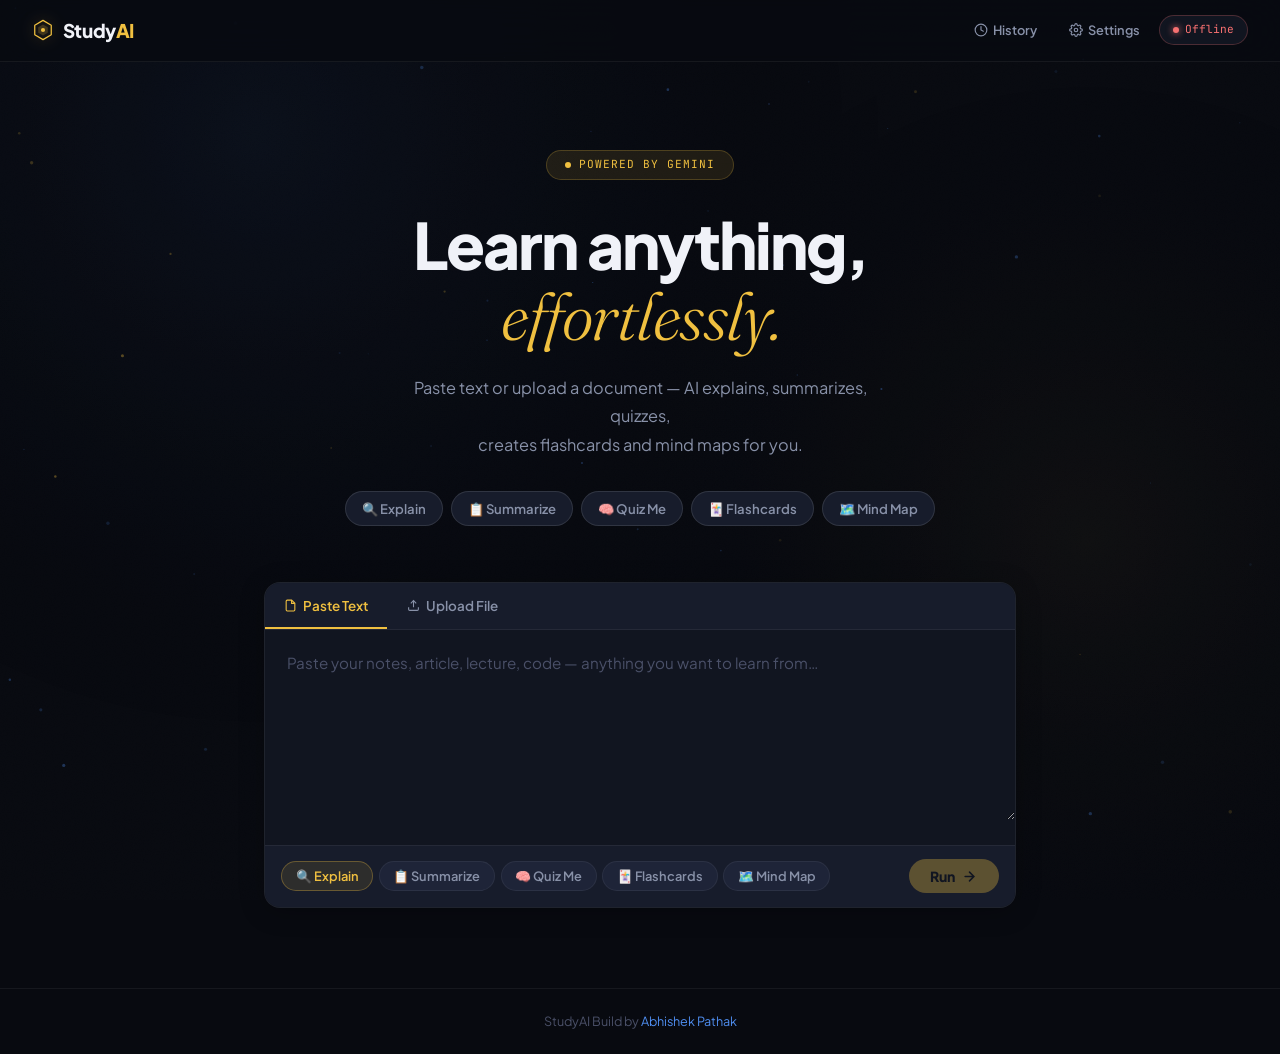
==== commit 1e118abd: "added docker file" ====
--- a/frontend/index.html
+++ b/frontend/index.html
@@ -6,225 +6,249 @@
   <title>StudyAI — Learn Anything, Instantly</title>
   <link rel="preconnect" href="https://fonts.googleapis.com" />
   <link rel="preconnect" href="https://fonts.gstatic.com" crossorigin />
-  <link href="https://fonts.googleapis.com/css2?family=Instrument+Serif:ital@0;1&family=Syne:wght@400;600;700;800&family=JetBrains+Mono:wght@400;500&display=swap" rel="stylesheet" />
+  <link href="https://fonts.googleapis.com/css2?family=Plus+Jakarta+Sans:wght@300;400;500;600;700;800&family=Fraunces:ital,opsz,wght@0,9..144,300;0,9..144,600;1,9..144,300&family=JetBrains+Mono:wght@400;500;600&display=swap" rel="stylesheet" />
   <link rel="stylesheet" href="style.css" />
 </head>
 <body>
 
-  <div class="bg-grid"></div>
-  <div class="bg-orb orb1"></div>
-  <div class="bg-orb orb2"></div>
-  <div class="bg-orb orb3"></div>
+  <canvas id="bg-canvas"></canvas>
+  <div class="noise"></div>
 
   <!-- HEADER -->
-  <header>
+  <header id="header">
     <div class="logo">
-      <div class="logo-mark">
-        <svg width="26" height="26" viewBox="0 0 28 28" fill="none">
-          <path d="M14 2L24 8V20L14 26L4 20V8L14 2Z" stroke="currentColor" stroke-width="1.5"/>
-          <path d="M14 7L20 10.5V17.5L14 21L8 17.5V10.5L14 7Z" fill="currentColor" opacity="0.25"/>
-          <circle cx="14" cy="14" r="2.5" fill="currentColor"/>
+      <div class="logo-icon">
+        <svg width="22" height="22" viewBox="0 0 32 32" fill="none">
+          <path d="M16 2L28 9V23L16 30L4 23V9L16 2Z" stroke="currentColor" stroke-width="1.8" fill="none" stroke-linejoin="round"/>
+          <path d="M16 8L23 12V20L16 24L9 20V12L16 8Z" fill="currentColor" opacity="0.2"/>
+          <circle cx="16" cy="16" r="3" fill="currentColor"/>
         </svg>
       </div>
-      <span class="logo-text">Study<em>AI</em></span>
-    </div>
-
-    <nav class="header-nav">
-      <span class="nav-item" id="history-toggle">
-        <svg width="14" height="14" viewBox="0 0 24 24" fill="none" stroke="currentColor" stroke-width="2"><circle cx="12" cy="12" r="10"/><polyline points="12 6 12 12 16 14"/></svg>
+      <span class="logo-text">Study<span class="logo-accent">AI</span></span>
+    </div>
+    <nav class="nav">
+      <button class="nav-btn" id="history-btn">
+        <svg width="14" height="14" viewBox="0 0 24 24" fill="none" stroke="currentColor" stroke-width="2" stroke-linecap="round"><circle cx="12" cy="12" r="10"/><polyline points="12 6 12 12 16 14"/></svg>
         History
-      </span>
-      <span class="nav-item" id="settings-toggle">
-        <svg width="14" height="14" viewBox="0 0 24 24" fill="none" stroke="currentColor" stroke-width="2"><circle cx="12" cy="12" r="3"/><path d="M19.4 15a1.65 1.65 0 0 0 .33 1.82l.06.06a2 2 0 0 1-2.83 2.83l-.06-.06a1.65 1.65 0 0 0-1.82-.33 1.65 1.65 0 0 0-1 1.51V21a2 2 0 0 1-4 0v-.09A1.65 1.65 0 0 0 9 19.4a1.65 1.65 0 0 0-1.82.33l-.06.06a2 2 0 0 1-2.83-2.83l.06-.06A1.65 1.65 0 0 0 4.68 15a1.65 1.65 0 0 0-1.51-1H3a2 2 0 0 1 0-4h.09A1.65 1.65 0 0 0 4.6 9a1.65 1.65 0 0 0-.33-1.82l-.06-.06a2 2 0 0 1 2.83-2.83l.06.06A1.65 1.65 0 0 0 9 4.68a1.65 1.65 0 0 0 1-1.51V3a2 2 0 0 1 4 0v.09a1.65 1.65 0 0 0 1 1.51 1.65 1.65 0 0 0 1.82-.33l.06-.06a2 2 0 0 1 2.83 2.83l-.06.06A1.65 1.65 0 0 0 19.4 9a1.65 1.65 0 0 0 1.51 1H21a2 2 0 0 1 0 4h-.09a1.65 1.65 0 0 0-1.51 1z"/></svg>
+      </button>
+      <button class="nav-btn" id="settings-btn">
+        <svg width="14" height="14" viewBox="0 0 24 24" fill="none" stroke="currentColor" stroke-width="2" stroke-linecap="round"><circle cx="12" cy="12" r="3"/><path d="M19.4 15a1.65 1.65 0 0 0 .33 1.82l.06.06a2 2 0 0 1-2.83 2.83l-.06-.06a1.65 1.65 0 0 0-1.82-.33 1.65 1.65 0 0 0-1 1.51V21a2 2 0 0 1-4 0v-.09A1.65 1.65 0 0 0 9 19.4a1.65 1.65 0 0 0-1.82.33l-.06.06a2 2 0 0 1-2.83-2.83l.06-.06A1.65 1.65 0 0 0 4.68 15a1.65 1.65 0 0 0-1.51-1H3a2 2 0 0 1 0-4h.09A1.65 1.65 0 0 0 4.6 9a1.65 1.65 0 0 0-.33-1.82l-.06-.06a2 2 0 0 1 2.83-2.83l.06.06A1.65 1.65 0 0 0 9 4.68a1.65 1.65 0 0 0 1-1.51V3a2 2 0 0 1 4 0v.09a1.65 1.65 0 0 0 1 1.51 1.65 1.65 0 0 0 1.82-.33l.06-.06a2 2 0 0 1 2.83 2.83l-.06.06A1.65 1.65 0 0 0 19.4 9a1.65 1.65 0 0 0 1.51 1H21a2 2 0 0 1 0 4h-.09a1.65 1.65 0 0 0-1.51 1z"/></svg>
         Settings
-      </span>
-      <div class="status-pill" id="status-pill">
-        <span class="status-dot"></span>
-        <span id="status-text">Connecting…</span>
+      </button>
+      <div class="status-chip" id="status-chip">
+        <span class="status-dot" id="status-dot"></span>
+        <span id="status-label">Connecting</span>
       </div>
     </nav>
   </header>
 
-  <!-- SETTINGS PANEL -->
-  <div class="floating-panel hidden" id="settings-panel">
-    <div class="fp-inner">
-      <h3 class="fp-title">⚙️ Settings</h3>
-      <div class="setting-row">
-        <label class="setting-label">Backend URL</label>
-        <input type="text" id="backend-url-input" class="setting-input" placeholder="https://your-backend.onrender.com" />
-        <p class="setting-hint">Render deploy URL yahan paste karo</p>
-      </div>
-      <div class="setting-row">
-        <label class="setting-label">Response Language</label>
-        <select id="lang-select" class="setting-input">
-          <option value="English">🇺🇸 English</option>
-          <option value="Hindi">🇮🇳 Hindi</option>
-          <option value="Hinglish">🇮🇳 Hinglish</option>
-          <option value="Spanish">🇪🇸 Spanish</option>
-          <option value="French">🇫🇷 French</option>
-        </select>
-      </div>
-      <button class="fp-save" id="settings-save">Save & Reconnect</button>
+  <!-- SETTINGS DRAWER -->
+  <div class="drawer-backdrop hidden" id="settings-backdrop"></div>
+  <div class="drawer hidden" id="settings-drawer">
+    <div class="drawer-head">
+      <h3>Settings</h3>
+      <button class="close-btn" id="settings-close">✕</button>
+    </div>
+    <div class="drawer-body">
+      <label class="field-label">Backend URL</label>
+      <input type="text" id="backend-input" class="field-input" placeholder="https://your-backend.onrender.com" />
+      <p class="field-hint">Your Render deployment URL</p>
+
+      <label class="field-label" style="margin-top:1.5rem">Response Language</label>
+      <select id="lang-select" class="field-input">
+        <option value="English">🇺🇸 English</option>
+        <option value="Hindi">🇮🇳 Hindi</option>
+        <option value="Hinglish">🇮🇳 Hinglish</option>
+        <option value="Spanish">🇪🇸 Spanish</option>
+        <option value="French">🇫🇷 French</option>
+      </select>
+
+      <button class="primary-btn" id="settings-save">Save &amp; Reconnect</button>
     </div>
   </div>
 
-  <!-- HISTORY PANEL -->
-  <div class="floating-panel hidden" id="history-panel" style="width:360px">
-    <div class="fp-inner">
-      <div class="fp-header">
-        <h3 class="fp-title">📜 History</h3>
-        <button class="danger-btn" id="clear-history">Clear All</button>
-      </div>
-      <div id="history-list" class="history-list">
-        <p class="empty-msg">Koi history nahi abhi. Content analyze karo!</p>
+  <!-- HISTORY DRAWER -->
+  <div class="drawer-backdrop hidden" id="history-backdrop"></div>
+  <div class="drawer hidden" id="history-drawer" style="right:0;left:auto">
+    <div class="drawer-head">
+      <h3>Session History</h3>
+      <div style="display:flex;gap:.6rem;align-items:center">
+        <button class="text-danger-btn" id="clear-history-btn">Clear all</button>
+        <button class="close-btn" id="history-close">✕</button>
+      </div>
+    </div>
+    <div id="history-list" class="history-list">
+      <div class="empty-state">
+        <svg width="36" height="36" viewBox="0 0 24 24" fill="none" stroke="currentColor" stroke-width="1.2" opacity=".4"><circle cx="12" cy="12" r="10"/><polyline points="12 6 12 12 16 14"/></svg>
+        <p>No history yet</p>
+        <span>Analyzed sessions appear here</span>
       </div>
     </div>
   </div>
 
   <!-- HERO -->
   <section class="hero">
-    <div class="eyebrow">
-      <span class="eyebrow-dot"></span>
-      Gemini + Groq Powered · Free AI
-    </div>
-    <h1 class="hero-title">
-      Kuch bhi seekho,<br/>
-      <span class="hero-italic">turant.</span>
+    <div class="hero-pill reveal">
+      <span class="pulse-dot"></span>
+      Powered by Gemini
+    </div>
+    <h1 class="hero-h1 reveal" style="animation-delay:.08s">
+      Learn anything,
+      <br/><em class="serif-em">effortlessly.</em>
     </h1>
-    <p class="hero-sub">Text paste karo ya file upload karo — AI explain karega, summarize karega, quiz lega, flashcards banayega.</p>
-    <div class="hero-stats">
-      <div class="stat"><span class="stat-num">5</span><span class="stat-label">AI Modes</span></div>
-      <div class="stat-sep"></div>
-      <div class="stat"><span class="stat-num">4</span><span class="stat-label">File Types</span></div>
-      <div class="stat-sep"></div>
-      <div class="stat"><span class="stat-num">Free</span><span class="stat-label">Always</span></div>
+    <p class="hero-p reveal" style="animation-delay:.16s">
+      Paste text or upload a document — AI explains, summarizes, quizzes,<br class="d-br"/> creates flashcards and mind maps for you.
+    </p>
+    <div class="feature-row reveal" style="animation-delay:.24s">
+      <span class="ftag">🔍 Explain</span>
+      <span class="ftag">📋 Summarize</span>
+      <span class="ftag">🧠 Quiz Me</span>
+      <span class="ftag">🃏 Flashcards</span>
+      <span class="ftag">🗺️ Mind Map</span>
     </div>
   </section>
 
-  <!-- MAIN -->
+  <!-- MAIN CONTENT -->
   <main>
 
     <!-- INPUT CARD -->
-    <div class="card">
-      <div class="card-top">
-        <div class="tabs">
-          <button class="tab active" data-tab="text">
-            <svg width="13" height="13" viewBox="0 0 24 24" fill="none" stroke="currentColor" stroke-width="2"><path d="M14 2H6a2 2 0 0 0-2 2v16a2 2 0 0 0 2 2h12a2 2 0 0 0 2-2V8z"/><polyline points="14 2 14 8 20 8"/><line x1="16" y1="13" x2="8" y2="13"/><line x1="16" y1="17" x2="8" y2="17"/></svg>
-            Text Paste karo
+    <div class="card reveal" style="animation-delay:.28s" id="input-card">
+
+      <!-- Tab bar -->
+      <div class="tab-bar">
+        <button class="tab active" data-tab="text">
+          <svg width="13" height="13" viewBox="0 0 24 24" fill="none" stroke="currentColor" stroke-width="2"><path d="M14 2H6a2 2 0 0 0-2 2v16a2 2 0 0 0 2 2h12a2 2 0 0 0 2-2V8z"/><polyline points="14 2 14 8 20 8"/></svg>
+          Paste Text
+        </button>
+        <button class="tab" data-tab="file">
+          <svg width="13" height="13" viewBox="0 0 24 24" fill="none" stroke="currentColor" stroke-width="2"><path d="M21 15v4a2 2 0 0 1-2 2H5a2 2 0 0 1-2-2v-4"/><polyline points="17 8 12 3 7 8"/><line x1="12" y1="3" x2="12" y2="15"/></svg>
+          Upload File
+        </button>
+        <div class="word-stat hidden" id="word-stat">
+          <span id="word-count">0</span>w &nbsp;·&nbsp; <span id="char-count">0</span>c
+        </div>
+      </div>
+
+      <!-- Text Panel -->
+      <div class="tab-content active" id="panel-text">
+        <textarea id="text-input" placeholder="Paste your notes, article, lecture, code — anything you want to learn from…" spellcheck="true"></textarea>
+        <div class="ta-footer">
+          <button class="ghost-btn hidden" id="clear-text">Clear</button>
+        </div>
+      </div>
+
+      <!-- File Panel -->
+      <div class="tab-content" id="panel-file">
+        <div class="dropzone" id="drop-zone">
+          <input type="file" id="file-input" accept=".pdf,.txt,.csv,.json" />
+          <div class="dz-inner">
+            <div class="dz-icon">
+              <svg width="28" height="28" viewBox="0 0 24 24" fill="none" stroke="currentColor" stroke-width="1.5" stroke-linecap="round"><path d="M21 15v4a2 2 0 0 1-2 2H5a2 2 0 0 1-2-2v-4"/><polyline points="17 8 12 3 7 8"/><line x1="12" y1="3" x2="12" y2="15"/></svg>
+            </div>
+            <p class="dz-title">Drop your file here</p>
+            <p class="dz-sub">or <span class="dz-link">click to browse</span></p>
+            <p class="dz-formats">PDF &nbsp;·&nbsp; TXT &nbsp;·&nbsp; CSV &nbsp;·&nbsp; JSON</p>
+          </div>
+        </div>
+        <div class="file-bar hidden" id="file-bar">
+          <div class="file-meta">
+            <span class="file-ext" id="file-ext">PDF</span>
+            <span class="file-name" id="file-name">filename.pdf</span>
+            <span class="file-size-txt" id="file-size"></span>
+          </div>
+          <button class="icon-btn" id="clear-file">
+            <svg width="14" height="14" viewBox="0 0 24 24" fill="none" stroke="currentColor" stroke-width="2.5"><line x1="18" y1="6" x2="6" y2="18"/><line x1="6" y1="6" x2="18" y2="18"/></svg>
           </button>
-          <button class="tab" data-tab="file">
-            <svg width="13" height="13" viewBox="0 0 24 24" fill="none" stroke="currentColor" stroke-width="2"><path d="M21 15v4a2 2 0 0 1-2 2H5a2 2 0 0 1-2-2v-4"/><polyline points="17 8 12 3 7 8"/><line x1="12" y1="3" x2="12" y2="15"/></svg>
-            File Upload karo
-          </button>
-        </div>
-        <div id="word-counter" class="word-counter hidden">
-          <span id="word-count">0</span>w · <span id="char-count">0</span>c
-        </div>
-      </div>
-
-      <!-- Text Panel -->
-      <div class="panel active" id="panel-text">
-        <textarea id="text-input" placeholder="Yahan apne notes, article, lecture, code — kuch bhi paste karo…" rows="9" spellcheck="true"></textarea>
-        <div class="panel-foot">
-          <span></span>
-          <button class="ghost-btn hidden" id="clear-text">Clear</button>
-        </div>
-      </div>
-
-      <!-- File Panel -->
-      <div class="panel" id="panel-file">
-        <div class="drop-zone" id="drop-zone">
-          <input type="file" id="file-input" accept=".pdf,.txt,.csv,.json" />
-          <div id="drop-content">
-            <div class="drop-icon">
-              <svg width="30" height="30" viewBox="0 0 24 24" fill="none" stroke="currentColor" stroke-width="1.5"><path d="M21 15v4a2 2 0 0 1-2 2H5a2 2 0 0 1-2-2v-4"/><polyline points="17 8 12 3 7 8"/><line x1="12" y1="3" x2="12" y2="15"/></svg>
-            </div>
-            <p class="drop-title">File yahan drop karo</p>
-            <p class="drop-sub">ya <span class="link">browse karo</span></p>
-            <p class="drop-types">PDF · TXT · CSV · JSON</p>
-          </div>
-        </div>
-        <div class="file-chip hidden" id="file-selected">
-          <span class="ext-tag" id="file-ext">PDF</span>
-          <span id="file-name-display" class="file-name"></span>
-          <span id="file-size" class="file-size-txt"></span>
-          <button class="ghost-btn" id="clear-file">✕</button>
-        </div>
-      </div>
-
-      <!-- Action Bar -->
+        </div>
+      </div>
+
+      <!-- Action bar -->
       <div class="action-bar">
-        <div class="mode-btns">
-          <button class="mode-btn selected" data-action="explain">🔍 Explain</button>
+        <div class="mode-group">
+          <button class="mode-btn active" data-action="explain">🔍 Explain</button>
           <button class="mode-btn" data-action="summarize">📋 Summarize</button>
           <button class="mode-btn" data-action="quiz">🧠 Quiz Me</button>
           <button class="mode-btn" data-action="flashcards">🃏 Flashcards</button>
           <button class="mode-btn" data-action="mindmap">🗺️ Mind Map</button>
         </div>
         <button class="run-btn" id="run-btn" disabled>
-          Run <svg class="arrow" width="15" height="15" viewBox="0 0 24 24" fill="none" stroke="currentColor" stroke-width="2.5"><path d="M5 12h14M12 5l7 7-7 7"/></svg>
+          <span id="run-label">Run</span>
+          <svg class="run-arrow" width="15" height="15" viewBox="0 0 24 24" fill="none" stroke="currentColor" stroke-width="2.5" stroke-linecap="round"><path d="M5 12h14M12 5l7 7-7 7"/></svg>
         </button>
       </div>
     </div>
 
     <!-- OUTPUT CARD -->
-    <div class="card out-card hidden" id="output-card">
-      <div class="out-header">
-        <span class="out-label" id="output-label">Result</span>
-        <div class="out-actions">
-          <span class="src-badge" id="src-badge">—</span>
-          <button class="icon-btn" id="copy-btn">
+    <div class="card output-card hidden" id="output-card">
+
+      <div class="out-head">
+        <div class="out-title-row">
+          <span class="out-icon" id="out-icon">📖</span>
+          <span class="out-title" id="out-title">Result</span>
+          <span class="source-tag" id="source-tag">Gemini</span>
+        </div>
+        <div class="out-btns">
+          <button class="out-btn" id="copy-btn">
             <svg width="13" height="13" viewBox="0 0 24 24" fill="none" stroke="currentColor" stroke-width="2"><rect x="9" y="9" width="13" height="13" rx="2"/><path d="M5 15H4a2 2 0 0 1-2-2V4a2 2 0 0 1 2-2h9a2 2 0 0 1 2 2v1"/></svg>
-            <span id="copy-txt">Copy</span>
+            <span id="copy-lbl">Copy</span>
           </button>
-          <button class="icon-btn" id="download-btn">
+          <button class="out-btn" id="download-btn">
             <svg width="13" height="13" viewBox="0 0 24 24" fill="none" stroke="currentColor" stroke-width="2"><path d="M21 15v4a2 2 0 0 1-2 2H5a2 2 0 0 1-2-2v-4"/><polyline points="7 10 12 15 17 10"/><line x1="12" y1="15" x2="12" y2="3"/></svg>
             Download
           </button>
         </div>
       </div>
 
-      <!-- Loading -->
+      <!-- Loading state -->
       <div class="loading hidden" id="loading">
-        <div class="bars"><div></div><div></div><div></div><div></div><div></div></div>
-        <p id="loading-text">Soch raha hoon…</p>
-      </div>
-
-      <!-- Flashcard Viewer -->
+        <div class="loading-bars">
+          <span></span><span></span><span></span><span></span><span></span>
+        </div>
+        <p id="loading-text">Analyzing your content…</p>
+      </div>
+
+      <!-- Flashcard viewer -->
       <div class="fc-viewer hidden" id="fc-viewer">
-        <div class="fc-prog"><span id="fc-cur">1</span> / <span id="fc-tot">6</span></div>
-        <div class="fc-card" id="fc-card">
-          <div class="fc-front" id="fc-front"></div>
-          <div class="fc-back hidden" id="fc-back"></div>
-          <p class="fc-hint" id="fc-hint">Click karke reveal karo</p>
-        </div>
-        <div class="fc-nav">
-          <button class="nav-btn" id="fc-prev">← Pehla</button>
-          <button class="flip-btn" id="fc-flip">Flip karo</button>
-          <button class="nav-btn" id="fc-next">Agla →</button>
+        <div class="fc-top">
+          <div class="fc-progress-track">
+            <div class="fc-progress-fill" id="fc-fill"></div>
+          </div>
+          <span class="fc-count"><span id="fc-cur">1</span> / <span id="fc-tot">6</span></span>
+        </div>
+        <div class="fc-scene" id="fc-scene">
+          <div class="fc-card" id="fc-card">
+            <div class="fc-front">
+              <p class="fc-side-label">Front</p>
+              <p class="fc-text" id="fc-front-txt"></p>
+            </div>
+            <div class="fc-back">
+              <p class="fc-side-label">Answer</p>
+              <p class="fc-text" id="fc-back-txt"></p>
+            </div>
+          </div>
+        </div>
+        <p class="fc-hint" id="fc-hint">Click card to reveal answer</p>
+        <div class="fc-btns">
+          <button class="fc-nav-btn" id="fc-prev">← Prev</button>
+          <button class="fc-flip-btn" id="fc-flip">Flip Card</button>
+          <button class="fc-nav-btn" id="fc-next">Next →</button>
         </div>
       </div>
 
       <!-- Output body -->
-      <div class="out-body" id="out-body"></div>
+      <div class="out-body hidden" id="out-body"></div>
 
       <!-- Follow-up -->
-      <div class="follow hidden" id="follow">
-        <p class="follow-label">Aage kya karoge?</p>
-        <div class="follow-chips" id="follow-chips"></div>
+      <div class="followup hidden" id="followup">
+        <p class="fu-label">Continue with</p>
+        <div class="fu-chips" id="fu-chips"></div>
       </div>
     </div>
 
   </main>
 
   <footer>
-    <div class="footer-row">
-      <span>Built with ❤️ · Gemini + Groq · FastAPI</span>
-      <span class="sep">·</span>
-      <a href="https://github.com/Codeabhi096/AI-Study-Tool" target="_blank">GitHub</a>
-      <span class="sep">·</span>
-      <span>Free deploy: Vercel + Render</span>
-    </div>
+    <p>StudyAI  Build by <a href = "https://mrabhi-7208.netlify.app/" >Abhishek Pathak</a></p>
   </footer>
 
   <script src="script.js"></script>
--- a/frontend/style.css
+++ b/frontend/style.css
@@ -1,231 +1,778 @@
+/* ── DESIGN TOKENS ──────────────────────────────────────── */
 :root {
-  --bg:       #07080d;
-  --s1:       #0f1119;
-  --s2:       #151820;
-  --s3:       #1c2030;
-  --border:   rgba(255,255,255,0.07);
-  --border2:  rgba(255,255,255,0.13);
-
-  --gold:     #e8c547;
-  --gold-a:   rgba(232,197,71,0.13);
-  --blue:     #5b8ef5;
-  --blue-a:   rgba(91,142,245,0.1);
-  --green:    #4ade9a;
-  --green-a:  rgba(74,222,154,0.1);
-  --rose:     #ff6b82;
-  --violet:   #a78bfa;
-
-  --txt:      #eceef5;
-  --txt2:     #9095a8;
-  --txt3:     #555a6e;
-
-  --r:        16px;
-  --rs:       10px;
-  --sans:     'Syne', sans-serif;
-  --serif:    'Instrument Serif', serif;
-  --mono:     'JetBrains Mono', monospace;
-  --ease:     0.22s cubic-bezier(.4,0,.2,1);
-}
-
+  /* Colors */
+  --bg:         #080a10;
+  --bg2:        #0d1018;
+  --surf:       #111520;
+  --surf2:      #171c2b;
+  --surf3:      #1e2438;
+  --bdr:        rgba(255,255,255,0.06);
+  --bdr2:       rgba(255,255,255,0.11);
+  --bdr3:       rgba(255,255,255,0.18);
+
+  --gold:       #f0c040;
+  --gold2:      #e8a820;
+  --gold-a10:   rgba(240,192,64,0.10);
+  --gold-a20:   rgba(240,192,64,0.20);
+  --gold-a30:   rgba(240,192,64,0.30);
+
+  --blue:       #4f8ef0;
+  --blue-a:     rgba(79,142,240,0.10);
+  --green:      #34d399;
+  --green-a:    rgba(52,211,153,0.10);
+  --red:        #f87171;
+  --violet:     #a78bfa;
+
+  --t1:         #f0f2f8;
+  --t2:         #8891a8;
+  --t3:         #4a5068;
+  --t4:         #2e3448;
+
+  /* Typography */
+  --sans:    'Plus Jakarta Sans', sans-serif;
+  --serif:   'Fraunces', serif;
+  --mono:    'JetBrains Mono', monospace;
+
+  /* Spacing & Shape */
+  --r:      16px;
+  --r-sm:   10px;
+  --r-xs:   7px;
+  --ease:   cubic-bezier(.25,.46,.45,.94);
+  --spring: cubic-bezier(.34,1.56,.64,1);
+}
+
+/* ── RESET ────────────────────────────────────────────────── */
 *,*::before,*::after{box-sizing:border-box;margin:0;padding:0}
-html{scroll-behavior:smooth}
-body{font-family:var(--sans);background:var(--bg);color:var(--txt);min-height:100vh;line-height:1.65;overflow-x:hidden}
-
-/* BG */
-.bg-grid{position:fixed;inset:0;z-index:0;pointer-events:none;
-  background-image:linear-gradient(rgba(255,255,255,.022) 1px,transparent 1px),linear-gradient(90deg,rgba(255,255,255,.022) 1px,transparent 1px);
-  background-size:48px 48px;
-  mask-image:radial-gradient(ellipse 80% 60% at 50% 0%,black 40%,transparent 100%)}
-.bg-orb{position:fixed;border-radius:50%;pointer-events:none;z-index:0;filter:blur(90px);opacity:.5;animation:drift 18s ease-in-out infinite alternate}
-.orb1{width:500px;height:500px;background:radial-gradient(circle,rgba(91,142,245,.28),transparent 70%);top:-130px;left:-120px}
-.orb2{width:380px;height:380px;background:radial-gradient(circle,rgba(232,197,71,.18),transparent 70%);top:35%;right:-80px;animation-delay:-7s}
-.orb3{width:280px;height:280px;background:radial-gradient(circle,rgba(167,139,250,.18),transparent 70%);bottom:8%;left:15%;animation-delay:-13s}
-@keyframes drift{from{transform:translate(0,0) scale(1)}to{transform:translate(25px,45px) scale(1.07)}}
-
-header,section,main,footer{position:relative;z-index:1}
-
-/* HEADER */
-header{display:flex;align-items:center;justify-content:space-between;padding:1rem 2rem;
-  border-bottom:1px solid var(--border);background:rgba(7,8,13,.8);
-  backdrop-filter:blur(20px);position:sticky;top:0;z-index:100}
+html{scroll-behavior:smooth;-webkit-text-size-adjust:none}
+body{
+  font-family:var(--sans);
+  background:var(--bg);
+  color:var(--t1);
+  min-height:100vh;
+  line-height:1.6;
+  overflow-x:hidden;
+  font-size:15px;
+}
+
+/* ── CANVAS BACKGROUND ───────────────────────────────────── */
+#bg-canvas{
+  position:fixed;inset:0;z-index:0;
+  pointer-events:none;opacity:.7;
+}
+.noise{
+  position:fixed;inset:0;z-index:0;pointer-events:none;
+  background-image:url("data:image/svg+xml,%3Csvg viewBox='0 0 256 256' xmlns='http://www.w3.org/2000/svg'%3E%3Cfilter id='n'%3E%3CfeTurbulence type='fractalNoise' baseFrequency='0.9' numOctaves='4' stitchTiles='stitch'/%3E%3C/filter%3E%3Crect width='100%25' height='100%25' filter='url(%23n)' opacity='0.04'/%3E%3C/svg%3E");
+  background-size:256px 256px;
+  opacity:.4;
+}
+
+/* ── STACKING ─────────────────────────────────────────────── */
+header,section,main,footer,.drawer,.drawer-backdrop{position:relative;z-index:1}
+.drawer,.drawer-backdrop{z-index:200}
+
+/* ── REVEAL ANIMATIONS ────────────────────────────────────── */
+.reveal{
+  opacity:0;transform:translateY(22px);
+  animation:revealUp .55s var(--ease) forwards;
+}
+@keyframes revealUp{
+  to{opacity:1;transform:translateY(0)}
+}
+
+/* ── HEADER ───────────────────────────────────────────────── */
+header{
+  display:flex;align-items:center;justify-content:space-between;
+  padding:.95rem 2rem;
+  border-bottom:1px solid var(--bdr);
+  background:rgba(8,10,16,.82);
+  backdrop-filter:blur(24px) saturate(150%);
+  -webkit-backdrop-filter:blur(24px) saturate(150%);
+  position:sticky;top:0;z-index:100;
+}
+
 .logo{display:flex;align-items:center;gap:.55rem}
-.logo-mark{color:var(--gold);display:flex}
-.logo-text{font-size:1.2rem;font-weight:800;letter-spacing:-.5px}
-.logo-text em{color:var(--gold);font-style:normal}
-.header-nav{display:flex;align-items:center;gap:.4rem}
-.nav-item{display:flex;align-items:center;gap:.35rem;padding:.38rem .7rem;font-size:.8rem;font-weight:600;color:var(--txt2);border:1px solid transparent;border-radius:8px;cursor:pointer;transition:var(--ease);user-select:none}
-.nav-item:hover{color:var(--txt);border-color:var(--border2);background:var(--s2)}
-.status-pill{display:flex;align-items:center;gap:.4rem;padding:.32rem .8rem;border-radius:100px;border:1px solid var(--border);background:var(--s1);font-family:var(--mono);font-size:.7rem;color:var(--txt2)}
-.status-dot{width:6px;height:6px;border-radius:50%;background:var(--txt3);transition:background .4s}
-.status-pill.online .status-dot{background:var(--green);box-shadow:0 0 6px var(--green)}
-.status-pill.online #status-text{color:var(--green)}
-.status-pill.error .status-dot{background:var(--rose)}
-.status-pill.error #status-text{color:var(--rose)}
-
-/* FLOATING PANELS */
-.floating-panel{position:fixed;top:64px;right:1.5rem;width:310px;z-index:200;
-  background:var(--s2);border:1px solid var(--border2);border-radius:var(--r);
-  box-shadow:0 24px 64px rgba(0,0,0,.55);animation:popIn .17s ease}
-@keyframes popIn{from{opacity:0;transform:translateY(-8px) scale(.97)}to{opacity:1;transform:none}}
-.fp-inner{padding:1.2rem}
-.fp-title{font-size:.9rem;font-weight:700;margin-bottom:.9rem}
-.fp-header{display:flex;justify-content:space-between;align-items:center;margin-bottom:.8rem}
-.setting-row{margin-bottom:.85rem;display:flex;flex-direction:column;gap:.28rem}
-.setting-label{font-size:.72rem;font-weight:700;color:var(--txt2);text-transform:uppercase;letter-spacing:.5px}
-.setting-hint{font-size:.7rem;color:var(--txt3)}
-.setting-input{background:var(--s3);border:1px solid var(--border2);border-radius:8px;padding:.48rem .7rem;color:var(--txt);font-family:var(--sans);font-size:.84rem;width:100%;outline:none;transition:border-color var(--ease)}
-.setting-input:focus{border-color:var(--gold)}
-select.setting-input{cursor:pointer}
-.fp-save{width:100%;padding:.58rem;border-radius:8px;background:var(--gold);color:#07080d;border:none;font-family:var(--sans);font-weight:700;font-size:.84rem;cursor:pointer;transition:opacity var(--ease)}
-.fp-save:hover{opacity:.85}
-.danger-btn{font-size:.75rem;color:var(--rose);background:none;border:none;cursor:pointer;font-family:var(--sans);font-weight:600}
-.history-list{display:flex;flex-direction:column;gap:.45rem;max-height:320px;overflow-y:auto}
-.h-item{background:var(--s3);border:1px solid var(--border);border-radius:8px;padding:.6rem .85rem;cursor:pointer;transition:border-color var(--ease)}
-.h-item:hover{border-color:var(--border2)}
-.h-action{font-family:var(--mono);font-size:.62rem;color:var(--gold);text-transform:uppercase;letter-spacing:.5px;margin-bottom:.15rem}
-.h-preview{font-size:.78rem;color:var(--txt2);line-height:1.4}
-.h-time{font-size:.68rem;color:var(--txt3);margin-top:.15rem}
-.empty-msg{font-size:.84rem;color:var(--txt3);text-align:center;padding:.8rem 0}
-
-/* HERO */
-.hero{text-align:center;padding:5rem 1.5rem 3rem;max-width:680px;margin:0 auto}
-.eyebrow{display:inline-flex;align-items:center;gap:.5rem;font-family:var(--mono);font-size:.7rem;color:var(--gold);letter-spacing:1.5px;text-transform:uppercase;margin-bottom:1.5rem;padding:.32rem 1rem;border:1px solid rgba(232,197,71,.2);border-radius:100px;background:var(--gold-a)}
-.eyebrow-dot{width:5px;height:5px;background:var(--gold);border-radius:50%}
-.hero-title{font-size:clamp(2.5rem,6vw,4rem);font-weight:800;letter-spacing:-2px;line-height:1.1}
-.hero-italic{font-family:var(--serif);font-style:italic;font-weight:400;color:var(--gold);letter-spacing:-1px}
-.hero-sub{margin:1.1rem auto 0;font-size:.97rem;color:var(--txt2);max-width:460px;line-height:1.7}
-.hero-stats{display:flex;align-items:center;justify-content:center;gap:1.5rem;margin-top:2rem}
-.stat{display:flex;flex-direction:column;align-items:center;gap:.05rem}
-.stat-num{font-size:1.45rem;font-weight:800}
-.stat-label{font-size:.7rem;color:var(--txt2);text-transform:uppercase;letter-spacing:.5px;font-weight:600}
-.stat-sep{width:1px;height:28px;background:var(--border2)}
-
-/* MAIN */
-main{max-width:780px;margin:0 auto;padding:0 1.5rem 5rem;display:flex;flex-direction:column;gap:1.1rem}
-
-/* CARD */
-.card{background:var(--s1);border:1px solid var(--border);border-radius:var(--r);overflow:hidden;transition:border-color var(--ease)}
-.card:hover{border-color:var(--border2)}
-
-/* CARD TOP / TABS */
-.card-top{display:flex;align-items:center;justify-content:space-between;border-bottom:1px solid var(--border);background:var(--s2)}
-.tabs{display:flex}
-.tab{display:flex;align-items:center;gap:.4rem;padding:.8rem 1.15rem;background:none;border:none;color:var(--txt2);font-family:var(--sans);font-size:.83rem;font-weight:600;cursor:pointer;transition:var(--ease);border-bottom:2px solid transparent}
-.tab:hover{color:var(--txt)}
+.logo-icon{
+  color:var(--gold);display:flex;
+  filter:drop-shadow(0 0 8px rgba(240,192,64,.4));
+}
+.logo-text{
+  font-size:1.18rem;font-weight:800;
+  letter-spacing:-.4px;color:var(--t1);
+}
+.logo-accent{color:var(--gold)}
+
+.nav{display:flex;align-items:center;gap:.35rem}
+
+.nav-btn{
+  display:flex;align-items:center;gap:.35rem;
+  padding:.38rem .75rem;
+  background:none;border:1px solid transparent;
+  border-radius:var(--r-xs);
+  color:var(--t2);font-family:var(--sans);
+  font-size:.8rem;font-weight:600;cursor:pointer;
+  transition:all .18s var(--ease);
+}
+.nav-btn:hover{color:var(--t1);border-color:var(--bdr2);background:var(--surf2)}
+
+.status-chip{
+  display:flex;align-items:center;gap:.4rem;
+  padding:.32rem .8rem;
+  border:1px solid var(--bdr);
+  border-radius:100px;
+  background:var(--surf);
+  font-family:var(--mono);font-size:.7rem;color:var(--t2);
+  transition:all .3s;
+}
+.status-dot{
+  width:6px;height:6px;border-radius:50%;
+  background:var(--t4);
+  transition:all .4s;
+}
+.status-chip.online{border-color:rgba(52,211,153,.25);background:rgba(52,211,153,.06)}
+.status-chip.online .status-dot{background:var(--green);box-shadow:0 0 7px var(--green)}
+.status-chip.online #status-label{color:var(--green)}
+.status-chip.error{border-color:rgba(248,113,113,.25)}
+.status-chip.error .status-dot{background:var(--red);box-shadow:0 0 7px var(--red)}
+.status-chip.error #status-label{color:var(--red)}
+
+/* ── DRAWER ────────────────────────────────────────────────── */
+.drawer-backdrop{
+  position:fixed;inset:0;z-index:199;
+  background:rgba(0,0,0,.55);
+  backdrop-filter:blur(3px);
+  animation:fadeIn .2s ease;
+}
+@keyframes fadeIn{from{opacity:0}to{opacity:1}}
+
+.drawer{
+  position:fixed;top:0;left:0;bottom:0;
+  width:320px;z-index:200;
+  background:var(--surf2);
+  border-right:1px solid var(--bdr2);
+  display:flex;flex-direction:column;
+  animation:slideRight .24s var(--ease);
+  overflow:hidden;
+}
+#history-drawer{
+  left:auto;right:0;border-right:none;
+  border-left:1px solid var(--bdr2);
+  animation:slideLeft .24s var(--ease);
+  width:360px;
+}
+@keyframes slideRight{from{transform:translateX(-100%)}to{transform:translateX(0)}}
+@keyframes slideLeft{from{transform:translateX(100%)}to{transform:translateX(0)}}
+
+.drawer-head{
+  display:flex;align-items:center;justify-content:space-between;
+  padding:1.2rem 1.4rem;
+  border-bottom:1px solid var(--bdr);
+}
+.drawer-head h3{font-size:1rem;font-weight:700;color:var(--t1)}
+.close-btn{
+  background:none;border:none;color:var(--t2);
+  font-size:1rem;cursor:pointer;padding:.2rem;
+  transition:color .15s;border-radius:4px;
+}
+.close-btn:hover{color:var(--t1);background:var(--surf3)}
+.drawer-body{padding:1.4rem;overflow-y:auto;flex:1}
+
+.field-label{
+  display:block;font-size:.72rem;font-weight:700;
+  color:var(--t2);text-transform:uppercase;
+  letter-spacing:.6px;margin-bottom:.4rem;
+}
+.field-hint{font-size:.72rem;color:var(--t3);margin-top:.3rem}
+.field-input{
+  width:100%;padding:.55rem .8rem;
+  background:var(--surf3);border:1px solid var(--bdr2);
+  border-radius:var(--r-sm);color:var(--t1);
+  font-family:var(--sans);font-size:.85rem;
+  outline:none;transition:border-color .2s;
+  appearance:none;
+}
+.field-input:focus{border-color:var(--gold)}
+select.field-input{cursor:pointer}
+.primary-btn{
+  width:100%;margin-top:1.6rem;padding:.65rem;
+  background:var(--gold);color:#07080d;
+  border:none;border-radius:var(--r-sm);
+  font-family:var(--sans);font-weight:700;font-size:.88rem;
+  cursor:pointer;transition:all .18s var(--ease);
+}
+.primary-btn:hover{background:var(--gold2);transform:translateY(-1px)}
+.primary-btn:active{transform:translateY(0)}
+
+.text-danger-btn{
+  background:none;border:none;color:var(--red);
+  font-size:.78rem;font-family:var(--sans);
+  font-weight:600;cursor:pointer;opacity:.7;
+  transition:opacity .15s;
+}
+.text-danger-btn:hover{opacity:1}
+
+/* History list */
+.history-list{
+  padding:.8rem 1rem;
+  display:flex;flex-direction:column;gap:.5rem;
+  overflow-y:auto;flex:1;max-height:calc(100vh - 80px);
+}
+.h-item{
+  background:var(--surf3);border:1px solid var(--bdr);
+  border-radius:var(--r-sm);padding:.7rem .95rem;
+  cursor:pointer;transition:border-color .18s,transform .18s;
+}
+.h-item:hover{border-color:var(--bdr3);transform:translateX(2px)}
+.h-action{
+  font-family:var(--mono);font-size:.62rem;
+  color:var(--gold);text-transform:uppercase;
+  letter-spacing:.6px;margin-bottom:.18rem;
+}
+.h-preview{font-size:.8rem;color:var(--t2);line-height:1.45}
+.h-time{font-size:.68rem;color:var(--t3);margin-top:.18rem}
+
+.empty-state{
+  display:flex;flex-direction:column;align-items:center;
+  gap:.5rem;padding:2rem 0;color:var(--t3);text-align:center;
+}
+.empty-state p{font-size:.9rem;font-weight:500;color:var(--t2)}
+.empty-state span{font-size:.78rem}
+
+/* ── HERO ─────────────────────────────────────────────────── */
+.hero{
+  text-align:center;
+  padding:5.5rem 1.5rem 3.5rem;
+  max-width:720px;margin:0 auto;
+}
+
+.hero-pill{
+  display:inline-flex;align-items:center;gap:.5rem;
+  padding:.32rem 1.1rem;
+  border:1px solid rgba(240,192,64,.22);
+  border-radius:100px;
+  background:var(--gold-a10);
+  font-family:var(--mono);font-size:.7rem;
+  color:var(--gold);letter-spacing:1px;
+  text-transform:uppercase;
+  margin-bottom:1.8rem;
+}
+.pulse-dot{
+  width:6px;height:6px;border-radius:50%;
+  background:var(--gold);
+  animation:pulse 2s ease infinite;
+}
+@keyframes pulse{
+  0%,100%{box-shadow:0 0 0 0 rgba(240,192,64,.6)}
+  50%{box-shadow:0 0 0 5px rgba(240,192,64,0)}
+}
+
+.hero-h1{
+  font-family:var(--sans);
+  font-size:clamp(2.6rem,5.5vw,4rem);
+  font-weight:800;letter-spacing:-2px;line-height:1.1;
+  color:var(--t1);
+}
+.serif-em{
+  font-family:var(--serif);
+  font-style:italic;font-weight:300;
+  color:var(--gold);letter-spacing:-1px;
+  font-size:1.05em;
+}
+
+.hero-p{
+  margin:1.3rem auto 0;
+  font-size:1.02rem;color:var(--t2);
+  max-width:500px;line-height:1.75;
+}
+.d-br{display:block}
+
+.feature-row{
+  display:flex;flex-wrap:wrap;justify-content:center;
+  gap:.5rem;margin-top:2rem;
+}
+.ftag{
+  padding:.38rem 1rem;
+  background:var(--surf2);border:1px solid var(--bdr2);
+  border-radius:100px;font-size:.82rem;font-weight:600;color:var(--t2);
+  transition:all .2s var(--ease);cursor:default;
+}
+.ftag:hover{border-color:var(--gold-a30);color:var(--gold);background:var(--gold-a10);transform:translateY(-2px)}
+
+/* ── MAIN ─────────────────────────────────────────────────── */
+main{
+  max-width:800px;margin:0 auto;
+  padding:0 1.5rem 5rem;
+  display:flex;flex-direction:column;gap:1.2rem;
+}
+
+/* ── CARD ─────────────────────────────────────────────────── */
+.card{
+  background:var(--surf);
+  border:1px solid var(--bdr);
+  border-radius:var(--r);
+  overflow:hidden;
+  transition:border-color .2s,box-shadow .2s;
+  box-shadow:0 4px 24px rgba(0,0,0,.25);
+}
+.card:hover{border-color:var(--bdr2);box-shadow:0 8px 40px rgba(0,0,0,.35)}
+
+/* ── TAB BAR ──────────────────────────────────────────────── */
+.tab-bar{
+  display:flex;align-items:center;
+  border-bottom:1px solid var(--bdr);
+  background:var(--surf2);
+  position:relative;
+}
+.tab{
+  display:flex;align-items:center;gap:.38rem;
+  padding:.82rem 1.2rem;
+  background:none;border:none;border-bottom:2px solid transparent;
+  color:var(--t2);font-family:var(--sans);font-size:.84rem;
+  font-weight:600;cursor:pointer;
+  transition:color .18s,border-color .18s;
+  white-space:nowrap;
+}
+.tab:hover{color:var(--t1)}
 .tab.active{color:var(--gold);border-bottom-color:var(--gold)}
-.word-counter{padding:0 1.1rem;font-family:var(--mono);font-size:.7rem;color:var(--txt3)}
-
-/* PANELS */
-.panel{display:none}.panel.active{display:block}
-textarea{width:100%;min-height:185px;background:transparent;border:none;outline:none;resize:vertical;color:var(--txt);font-family:var(--sans);font-size:.94rem;line-height:1.78;padding:1.1rem 1.35rem}
-textarea::placeholder{color:var(--txt3)}
-.panel-foot{display:flex;justify-content:space-between;align-items:center;padding:.4rem 1.35rem .75rem}
-.ghost-btn{background:none;border:none;color:var(--txt3);font-size:.78rem;font-family:var(--sans);cursor:pointer;transition:color var(--ease)}
-.ghost-btn:hover{color:var(--rose)}
-
-/* DROP ZONE */
-.drop-zone{position:relative;margin:1.1rem;border:1.5px dashed var(--border2);border-radius:var(--rs);padding:2.4rem 1rem;text-align:center;cursor:pointer;transition:all var(--ease)}
-.drop-zone:hover,.drop-zone.drag-over{border-color:var(--blue);background:var(--blue-a)}
-.drop-zone input[type="file"]{position:absolute;inset:0;opacity:0;cursor:pointer;width:100%;height:100%}
-.drop-icon{color:var(--txt3);display:flex;justify-content:center;margin-bottom:.65rem}
-.drop-title{font-weight:600;font-size:.9rem}
-.drop-sub{color:var(--txt2);font-size:.81rem;margin-top:.15rem}
-.link{color:var(--blue)}
-.drop-types{margin-top:.75rem;font-family:var(--mono);font-size:.63rem;color:var(--txt3);letter-spacing:1px}
-.file-chip{display:flex;align-items:center;gap:.65rem;margin:0 1.1rem 1.1rem;padding:.7rem .95rem;background:var(--s2);border:1px solid var(--border2);border-radius:var(--rs)}
-.ext-tag{font-family:var(--mono);font-size:.6rem;font-weight:700;padding:.18rem .5rem;border-radius:4px;background:var(--gold-a);color:var(--gold);border:1px solid rgba(232,197,71,.2);flex-shrink:0}
-.file-name{font-size:.84rem;overflow:hidden;white-space:nowrap;text-overflow:ellipsis;flex:1}
-.file-size-txt{font-family:var(--mono);font-size:.68rem;color:var(--txt3);flex-shrink:0}
-
-/* ACTION BAR */
-.action-bar{display:flex;align-items:center;gap:.7rem;padding:.85rem .95rem;border-top:1px solid var(--border);background:var(--s2);flex-wrap:wrap}
-.mode-btns{display:flex;gap:.35rem;flex:1;flex-wrap:wrap}
-.mode-btn{display:flex;align-items:center;gap:.3rem;padding:.38rem .85rem;background:var(--s3);border:1px solid var(--border);border-radius:100px;color:var(--txt2);font-family:var(--sans);font-size:.79rem;font-weight:600;cursor:pointer;transition:var(--ease);white-space:nowrap}
-.mode-btn:hover{border-color:var(--border2);color:var(--txt)}
-.mode-btn.selected{background:var(--gold-a);border-color:rgba(232,197,71,.35);color:var(--gold)}
-.run-btn{display:flex;align-items:center;gap:.45rem;padding:.52rem 1.25rem;background:var(--gold);color:#07080d;border:none;border-radius:100px;font-family:var(--sans);font-weight:800;font-size:.87rem;cursor:pointer;transition:var(--ease);white-space:nowrap;flex-shrink:0;margin-left:auto}
-.run-btn:hover{opacity:.87;transform:translateY(-1px)}
-.run-btn:disabled{opacity:.32;cursor:not-allowed;transform:none}
-.run-btn.busy{background:var(--s3);color:var(--txt2);cursor:not-allowed}
-.arrow{transition:transform var(--ease)}
-.run-btn:hover:not(:disabled) .arrow{transform:translateX(3px)}
-
-/* OUTPUT CARD */
-.out-card{animation:slideUp .27s ease}
-@keyframes slideUp{from{opacity:0;transform:translateY(18px)}to{opacity:1;transform:none}}
-.out-header{display:flex;align-items:center;justify-content:space-between;padding:.85rem 1.15rem;border-bottom:1px solid var(--border);background:var(--s2)}
-.out-label{font-family:var(--mono);font-size:.7rem;color:var(--txt2);text-transform:uppercase;letter-spacing:1.5px}
-.out-actions{display:flex;align-items:center;gap:.45rem}
-.src-badge{font-family:var(--mono);font-size:.63rem;padding:.18rem .65rem;border-radius:100px;text-transform:uppercase;letter-spacing:.5px}
-.src-badge.gemini{background:var(--blue-a);color:var(--blue);border:1px solid rgba(91,142,245,.2)}
-.src-badge.groq{background:var(--green-a);color:var(--green);border:1px solid rgba(74,222,154,.2)}
-.src-badge.error{background:rgba(255,107,130,.1);color:var(--rose);border:1px solid rgba(255,107,130,.2)}
-.icon-btn{display:flex;align-items:center;gap:.28rem;padding:.32rem .65rem;background:none;border:1px solid var(--border);border-radius:6px;color:var(--txt2);font-family:var(--sans);font-size:.77rem;font-weight:600;cursor:pointer;transition:var(--ease)}
-.icon-btn:hover{border-color:var(--border2);color:var(--txt)}
-
-/* LOADING */
-.loading{padding:2.4rem 1.5rem;text-align:center;display:flex;flex-direction:column;align-items:center;gap:.9rem}
-.bars{display:flex;align-items:flex-end;gap:4px;height:30px}
-.bars div{width:4px;border-radius:2px;background:var(--blue);animation:barBounce .75s ease-in-out infinite}
-.bars div:nth-child(1){animation-delay:0s}
-.bars div:nth-child(2){animation-delay:.11s}
-.bars div:nth-child(3){animation-delay:.22s}
-.bars div:nth-child(4){animation-delay:.33s}
-.bars div:nth-child(5){animation-delay:.44s}
-@keyframes barBounce{0%,100%{height:7px;opacity:.35}50%{height:26px;opacity:1}}
-#loading-text{font-size:.87rem;color:var(--txt2)}
-
-/* FLASHCARD VIEWER */
-.fc-viewer{padding:1.5rem;text-align:center}
-.fc-prog{font-family:var(--mono);font-size:.7rem;color:var(--txt2);margin-bottom:1rem;text-transform:uppercase;letter-spacing:1px}
-.fc-card{background:var(--s2);border:1px solid var(--border2);border-radius:var(--r);padding:2rem 1.5rem;min-height:150px;display:flex;flex-direction:column;align-items:center;justify-content:center;gap:.55rem;cursor:pointer;transition:all .28s ease}
-.fc-card:hover{border-color:var(--gold);transform:translateY(-2px);box-shadow:0 12px 40px rgba(232,197,71,.1)}
-.fc-front{font-size:1rem;font-weight:600}
-.fc-back{font-size:.92rem;color:var(--green);line-height:1.7}
-.fc-hint{font-size:.7rem;color:var(--txt3);font-family:var(--mono)}
-.fc-nav{display:flex;gap:.7rem;margin-top:1.1rem;justify-content:center;align-items:center}
-.nav-btn{padding:.38rem .95rem;background:var(--s3);border:1px solid var(--border2);border-radius:8px;color:var(--txt2);font-family:var(--sans);font-size:.8rem;cursor:pointer;transition:var(--ease)}
-.nav-btn:hover{color:var(--txt);border-color:var(--border2)}
-.flip-btn{padding:.44rem 1.3rem;background:var(--gold-a);border:1px solid rgba(232,197,71,.3);border-radius:8px;color:var(--gold);font-family:var(--sans);font-weight:700;font-size:.83rem;cursor:pointer;transition:var(--ease)}
-.flip-btn:hover{background:rgba(232,197,71,.2)}
-
-/* OUTPUT BODY */
-.out-body{padding:1.4rem 1.45rem;font-size:.92rem;line-height:1.85;color:var(--txt);white-space:pre-wrap;word-break:break-word}
+
+.word-stat{
+  margin-left:auto;padding:0 1.1rem;
+  font-family:var(--mono);font-size:.7rem;color:var(--t3);
+}
+
+/* ── TAB CONTENT ──────────────────────────────────────────── */
+.tab-content{display:none}
+.tab-content.active{display:block}
+
+textarea{
+  width:100%;min-height:190px;
+  background:transparent;border:none;outline:none;
+  resize:vertical;
+  color:var(--t1);font-family:var(--sans);
+  font-size:.95rem;line-height:1.8;
+  padding:1.2rem 1.4rem;
+  transition:background .2s;
+}
+textarea:focus{background:rgba(255,255,255,.01)}
+textarea::placeholder{color:var(--t3)}
+
+.ta-footer{
+  display:flex;justify-content:flex-end;
+  padding:.4rem 1.4rem .8rem;
+}
+.ghost-btn{
+  background:none;border:none;color:var(--t3);
+  font-size:.78rem;font-family:var(--sans);font-weight:600;
+  cursor:pointer;transition:color .15s;padding:.2rem .4rem;border-radius:4px;
+}
+.ghost-btn:hover{color:var(--red)}
+
+/* ── DROPZONE ─────────────────────────────────────────────── */
+.dropzone{
+  position:relative;margin:1.2rem;
+  border:1.5px dashed var(--bdr2);
+  border-radius:var(--r-sm);padding:2.6rem 1rem;
+  text-align:center;cursor:pointer;
+  transition:border-color .2s,background .2s;
+}
+.dropzone:hover,.dropzone.dragover{
+  border-color:var(--blue);
+  background:var(--blue-a);
+}
+.dropzone input[type="file"]{
+  position:absolute;inset:0;opacity:0;
+  cursor:pointer;width:100%;height:100%;
+}
+.dz-icon{color:var(--t3);display:flex;justify-content:center;margin-bottom:.7rem;transition:color .2s}
+.dropzone:hover .dz-icon{color:var(--blue)}
+.dz-title{font-size:.9rem;font-weight:600;color:var(--t1)}
+.dz-sub{font-size:.82rem;color:var(--t2);margin-top:.2rem}
+.dz-link{color:var(--blue);font-weight:600}
+.dz-formats{margin-top:.8rem;font-family:var(--mono);font-size:.63rem;color:var(--t3);letter-spacing:1px}
+
+.file-bar{
+  display:flex;align-items:center;justify-content:space-between;
+  gap:.6rem;margin:0 1.2rem 1.2rem;
+  padding:.7rem 1rem;
+  background:var(--surf2);border:1px solid var(--bdr2);
+  border-radius:var(--r-sm);
+  animation:slideDown .2s var(--ease);
+}
+@keyframes slideDown{from{opacity:0;transform:translateY(-6px)}to{opacity:1;transform:none}}
+.file-meta{display:flex;align-items:center;gap:.6rem;min-width:0}
+.file-ext{
+  font-family:var(--mono);font-size:.6rem;font-weight:700;
+  padding:.18rem .52rem;border-radius:4px;flex-shrink:0;
+  background:var(--gold-a10);color:var(--gold);
+  border:1px solid var(--gold-a20);
+}
+.file-name{font-size:.84rem;overflow:hidden;white-space:nowrap;text-overflow:ellipsis}
+.file-size-txt{font-family:var(--mono);font-size:.7rem;color:var(--t3);flex-shrink:0}
+.icon-btn{
+  background:none;border:1px solid var(--bdr);border-radius:6px;
+  color:var(--t2);padding:.28rem .45rem;cursor:pointer;
+  transition:all .15s;display:flex;flex-shrink:0;
+}
+.icon-btn:hover{border-color:var(--red);color:var(--red)}
+
+/* ── ACTION BAR ───────────────────────────────────────────── */
+.action-bar{
+  display:flex;align-items:center;gap:.8rem;
+  padding:.85rem 1rem;
+  border-top:1px solid var(--bdr);
+  background:var(--surf2);
+  flex-wrap:wrap;
+}
+
+.mode-group{display:flex;gap:.35rem;flex:1;flex-wrap:wrap}
+
+.mode-btn{
+  display:flex;align-items:center;gap:.3rem;
+  padding:.37rem .85rem;
+  background:var(--surf3);border:1px solid var(--bdr);
+  border-radius:100px;
+  color:var(--t2);font-family:var(--sans);
+  font-size:.8rem;font-weight:600;
+  cursor:pointer;transition:all .18s var(--ease);
+  white-space:nowrap;
+}
+.mode-btn:hover{border-color:var(--bdr2);color:var(--t1);transform:translateY(-1px)}
+.mode-btn.active{
+  background:var(--gold-a10);
+  border-color:var(--gold-a30);
+  color:var(--gold);
+}
+
+.run-btn{
+  display:flex;align-items:center;gap:.45rem;
+  padding:.52rem 1.35rem;
+  background:var(--gold);color:#07080d;
+  border:none;border-radius:100px;
+  font-family:var(--sans);font-weight:800;font-size:.87rem;
+  cursor:pointer;
+  transition:all .2s var(--ease);
+  white-space:nowrap;flex-shrink:0;
+  margin-left:auto;
+  box-shadow:0 4px 18px rgba(240,192,64,.3);
+}
+.run-btn:hover:not(:disabled){
+  background:var(--gold2);
+  transform:translateY(-2px);
+  box-shadow:0 8px 28px rgba(240,192,64,.4);
+}
+.run-btn:active:not(:disabled){transform:translateY(0)}
+.run-btn:disabled{opacity:.32;cursor:not-allowed;box-shadow:none}
+.run-btn.busy{background:var(--surf3);color:var(--t2);box-shadow:none;cursor:not-allowed}
+.run-arrow{transition:transform .18s var(--ease)}
+.run-btn:hover:not(:disabled) .run-arrow{transform:translateX(3px)}
+
+/* ── OUTPUT CARD ──────────────────────────────────────────── */
+.output-card{animation:cardIn .32s var(--ease)}
+@keyframes cardIn{
+  from{opacity:0;transform:translateY(20px) scale(.99)}
+  to{opacity:1;transform:none}
+}
+
+.out-head{
+  display:flex;align-items:center;justify-content:space-between;
+  padding:.9rem 1.2rem;
+  border-bottom:1px solid var(--bdr);
+  background:var(--surf2);
+}
+.out-title-row{display:flex;align-items:center;gap:.55rem}
+.out-icon{font-size:1rem}
+.out-title{font-family:var(--mono);font-size:.72rem;color:var(--t2);text-transform:uppercase;letter-spacing:1.5px}
+.source-tag{
+  font-family:var(--mono);font-size:.63rem;
+  padding:.18rem .65rem;border-radius:100px;
+  text-transform:uppercase;letter-spacing:.5px;
+}
+.source-tag.gemini{background:var(--blue-a);color:var(--blue);border:1px solid rgba(79,142,240,.2)}
+.source-tag.groq{background:var(--green-a);color:var(--green);border:1px solid rgba(52,211,153,.2)}
+.source-tag.error{background:rgba(248,113,113,.1);color:var(--red);border:1px solid rgba(248,113,113,.2)}
+.out-btns{display:flex;gap:.4rem}
+.out-btn{
+  display:flex;align-items:center;gap:.3rem;
+  padding:.32rem .7rem;
+  background:none;border:1px solid var(--bdr);
+  border-radius:var(--r-xs);
+  color:var(--t2);font-family:var(--sans);font-size:.78rem;font-weight:600;
+  cursor:pointer;transition:all .16s;
+}
+.out-btn:hover{border-color:var(--bdr2);color:var(--t1)}
+
+/* ── LOADING ──────────────────────────────────────────────── */
+.loading{
+  display:flex;flex-direction:column;align-items:center;
+  gap:.9rem;padding:2.8rem 1.5rem;
+}
+.loading-bars{
+  display:flex;align-items:flex-end;gap:5px;height:32px;
+}
+.loading-bars span{
+  width:4px;border-radius:3px;
+  background:linear-gradient(to top, var(--blue), var(--gold));
+  animation:barAnim .8s ease-in-out infinite;
+}
+.loading-bars span:nth-child(1){animation-delay:0s}
+.loading-bars span:nth-child(2){animation-delay:.1s}
+.loading-bars span:nth-child(3){animation-delay:.2s}
+.loading-bars span:nth-child(4){animation-delay:.3s}
+.loading-bars span:nth-child(5){animation-delay:.4s}
+@keyframes barAnim{
+  0%,100%{height:8px;opacity:.3}
+  50%{height:28px;opacity:1}
+}
+#loading-text{font-size:.88rem;color:var(--t2);font-weight:500}
+
+/* ── FLASHCARD VIEWER ─────────────────────────────────────── */
+.fc-viewer{padding:1.6rem 1.5rem;text-align:center}
+
+.fc-top{display:flex;align-items:center;gap:1rem;margin-bottom:1.2rem}
+.fc-progress-track{
+  flex:1;height:3px;background:var(--surf3);
+  border-radius:3px;overflow:hidden;
+}
+.fc-progress-fill{
+  height:100%;background:linear-gradient(to right,var(--blue),var(--gold));
+  border-radius:3px;transition:width .4s var(--ease);
+}
+.fc-count{font-family:var(--mono);font-size:.72rem;color:var(--t3);white-space:nowrap}
+
+/* 3D flip card */
+.fc-scene{perspective:1000px;margin-bottom:.8rem}
+.fc-card{
+  position:relative;width:100%;min-height:160px;
+  transform-style:preserve-3d;
+  transition:transform .5s cubic-bezier(.4,0,.2,1);
+  cursor:pointer;
+}
+.fc-card.flipped{transform:rotateY(180deg)}
+.fc-front,.fc-back{
+  position:absolute;inset:0;
+  backface-visibility:hidden;
+  -webkit-backface-visibility:hidden;
+  background:var(--surf2);border:1px solid var(--bdr2);
+  border-radius:var(--r);
+  padding:1.8rem 1.5rem;
+  display:flex;flex-direction:column;align-items:center;
+  justify-content:center;gap:.6rem;
+  transition:border-color .3s;
+}
+.fc-front:hover,.fc-back:hover{border-color:var(--bdr3)}
+.fc-back{
+  transform:rotateY(180deg);
+  border-color:rgba(52,211,153,.25);
+  background:rgba(52,211,153,.04);
+}
+.fc-side-label{
+  font-family:var(--mono);font-size:.64rem;
+  color:var(--t3);text-transform:uppercase;letter-spacing:1px;
+}
+.fc-text{font-size:.95rem;font-weight:500;line-height:1.65;color:var(--t1)}
+.fc-back .fc-text{color:var(--green)}
+
+.fc-hint{font-size:.72rem;color:var(--t3);font-family:var(--mono);margin-bottom:.9rem}
+
+.fc-btns{display:flex;justify-content:center;align-items:center;gap:.7rem}
+.fc-nav-btn{
+  padding:.42rem 1.05rem;
+  background:var(--surf3);border:1px solid var(--bdr2);
+  border-radius:var(--r-xs);
+  color:var(--t2);font-family:var(--sans);font-size:.81rem;font-weight:600;
+  cursor:pointer;transition:all .16s;
+}
+.fc-nav-btn:hover{color:var(--t1);border-color:var(--bdr3);transform:translateY(-1px)}
+.fc-flip-btn{
+  padding:.48rem 1.4rem;
+  background:var(--gold-a10);border:1px solid var(--gold-a30);
+  border-radius:var(--r-xs);
+  color:var(--gold);font-family:var(--sans);font-weight:700;font-size:.84rem;
+  cursor:pointer;transition:all .18s var(--ease);
+}
+.fc-flip-btn:hover{background:var(--gold-a20);transform:translateY(-1px)}
+
+/* ── OUTPUT BODY ──────────────────────────────────────────── */
+.out-body{
+  padding:1.5rem 1.6rem;
+  font-size:.94rem;line-height:1.88;
+  color:var(--t1);white-space:pre-wrap;word-break:break-word;
+  animation:fadeBody .3s ease;
+}
+@keyframes fadeBody{from{opacity:0}to{opacity:1}}
+
 .out-body strong{color:var(--gold);font-weight:700}
 .out-body em{color:var(--blue);font-style:italic}
-.quiz-q{background:var(--s2);border-left:3px solid var(--gold);padding:.85rem 1rem;border-radius:0 var(--rs) var(--rs) 0;margin:.85rem 0 .3rem;font-weight:600}
-.ans-line{color:var(--green);font-family:var(--mono);font-size:.82rem;padding:.25rem 0}
-.exp-line{color:var(--txt2);font-size:.84rem;font-style:italic;padding:.15rem 0 .75rem}
-.sec-head{color:var(--blue);font-weight:700;margin-top:.9rem}
+
+.quiz-q{
+  background:var(--surf2);
+  border-left:3px solid var(--gold);
+  padding:.9rem 1.1rem;
+  border-radius:0 var(--r-sm) var(--r-sm) 0;
+  margin:.9rem 0 .35rem;font-weight:600;
+  animation:slideRight2 .25s var(--ease);
+}
+@keyframes slideRight2{from{opacity:0;transform:translateX(-8px)}to{opacity:1;transform:none}}
+.ans-line{color:var(--green);font-family:var(--mono);font-size:.83rem;padding:.25rem 0}
+.exp-line{color:var(--t2);font-size:.84rem;font-style:italic;padding:.15rem 0 .8rem}
+.sec-head{color:var(--blue);font-weight:700;margin-top:1rem}
 .mm-branch{color:var(--violet);font-weight:700}
-.mm-sub{color:var(--txt2);padding-left:1rem}
-
-/* FOLLOW-UP */
-.follow{padding:.9rem 1.45rem 1.2rem;border-top:1px solid var(--border);background:rgba(91,142,245,.03)}
-.follow-label{font-size:.72rem;font-weight:700;color:var(--txt3);margin-bottom:.55rem;text-transform:uppercase;letter-spacing:.5px}
-.follow-chips{display:flex;flex-wrap:wrap;gap:.38rem}
-.chip{padding:.33rem .85rem;background:none;border:1px solid var(--border);border-radius:100px;color:var(--txt2);font-family:var(--sans);font-size:.79rem;font-weight:600;cursor:pointer;transition:var(--ease)}
-.chip:hover{border-color:var(--blue);color:var(--blue);background:var(--blue-a)}
-
-/* FOOTER */
-footer{text-align:center;padding:1.4rem;border-top:1px solid var(--border);color:var(--txt3);font-size:.79rem;position:relative;z-index:1}
-.footer-row{display:flex;align-items:center;justify-content:center;gap:.7rem;flex-wrap:wrap}
-.sep{color:var(--border2)}
+.mm-sub{color:var(--t2);padding-left:1rem}
+
+/* ── FOLLOW-UP ────────────────────────────────────────────── */
+.followup{
+  padding:.9rem 1.6rem 1.2rem;
+  border-top:1px solid var(--bdr);
+  background:rgba(79,142,240,.03);
+}
+.fu-label{font-size:.72rem;font-weight:700;color:var(--t3);text-transform:uppercase;letter-spacing:.5px;margin-bottom:.55rem}
+.fu-chips{display:flex;flex-wrap:wrap;gap:.38rem}
+.chip{
+  padding:.34rem .88rem;
+  background:none;border:1px solid var(--bdr);
+  border-radius:100px;
+  color:var(--t2);font-family:var(--sans);font-size:.8rem;font-weight:600;
+  cursor:pointer;transition:all .18s var(--ease);
+}
+.chip:hover{
+  border-color:rgba(79,142,240,.4);
+  color:var(--blue);background:var(--blue-a);
+  transform:translateY(-1px);
+}
+
+/* ── FOOTER ───────────────────────────────────────────────── */
+footer{
+  text-align:center;padding:1.4rem 1.5rem;
+  border-top:1px solid var(--bdr);
+  color:var(--t3);font-size:.79rem;
+  position:relative;z-index:1;
+}
 footer a{color:var(--blue);text-decoration:none}
 footer a:hover{text-decoration:underline}
 
-/* UTILS */
+/* ── SCROLLBAR ────────────────────────────────────────────── */
+::-webkit-scrollbar{width:4px;height:4px}
+::-webkit-scrollbar-track{background:transparent}
+::-webkit-scrollbar-thumb{background:var(--surf3);border-radius:4px}
+::-webkit-scrollbar-thumb:hover{background:var(--t4)}
+
+/* ── UTILITY ──────────────────────────────────────────────── */
 .hidden{display:none!important}
-::-webkit-scrollbar{width:4px}::-webkit-scrollbar-track{background:transparent}::-webkit-scrollbar-thumb{background:var(--s3);border-radius:4px}
-
-/* RESPONSIVE */
-@media(max-width:600px){
-  header{padding:.8rem 1rem}
-  .nav-item span:not(svg){display:none}
+
+/* ── RESPONSIVE ───────────────────────────────────────────── */
+
+/* Tablet — 768px */
+@media(max-width:768px){
+  .hero{padding:4rem 1.2rem 2.8rem}
+  .hero-h1{font-size:2.8rem;letter-spacing:-1.5px}
+  main{padding:0 1.2rem 4rem}
+  .mode-group{flex-wrap:wrap}
+}
+
+/* Mobile — 640px */
+@media(max-width:640px){
+  /* Header */
+  header{padding:.7rem 1rem}
+  .nav-btn{padding:.35rem .5rem}
+  .nav-btn span:last-child{display:none} /* hide text, keep icon */
+  .logo-text{font-size:1rem}
+  .status-chip{padding:.28rem .6rem;font-size:.65rem}
+
+  /* Hero */
   .hero{padding:3rem 1rem 2rem}
-  .hero-title{font-size:2.2rem;letter-spacing:-1px}
-  .action-bar{flex-direction:column;align-items:stretch}
-  .mode-btns{justify-content:center}
-  .run-btn{margin-left:0;justify-content:center;width:100%}
-  .floating-panel{width:calc(100vw - 2rem);right:1rem}
+  .hero-h1{font-size:2.1rem;letter-spacing:-1.2px}
+  .hero-p{font-size:.88rem}
+  .d-br{display:none}
+  .feature-row{gap:.4rem}
+  .ftag{font-size:.75rem;padding:.3rem .75rem}
+
+  /* Main */
+  main{padding:0 .9rem 3.5rem;gap:1rem}
+
+  /* Card tabs */
+  .tab{padding:.72rem .9rem;font-size:.8rem}
+
+  /* Textarea */
+  textarea{min-height:150px;font-size:.9rem;padding:1rem 1.1rem}
+
+  /* Action bar — stack vertically */
+  .action-bar{
+    flex-direction:column;
+    align-items:stretch;
+    gap:.65rem;
+    padding:.8rem .9rem;
+  }
+  .mode-group{
+    justify-content:flex-start;
+    gap:.3rem;
+    overflow-x:auto;
+    padding-bottom:.2rem;
+    scrollbar-width:none;
+    -ms-overflow-style:none;
+  }
+  .mode-group::-webkit-scrollbar{display:none}
+  .mode-btn{
+    font-size:.78rem;
+    padding:.35rem .8rem;
+    flex-shrink:0; /* prevent squishing — horizontal scroll instead */
+  }
+  .run-btn{
+    margin-left:0;
+    width:100%;
+    justify-content:center;
+    padding:.6rem;
+    font-size:.9rem;
+  }
+
+  /* Output card */
+  .out-head{
+    flex-direction:column;
+    align-items:flex-start;
+    gap:.55rem;
+    padding:.8rem 1rem;
+  }
+  .out-btns{width:100%;justify-content:flex-start}
+  .out-body{padding:1.1rem 1rem;font-size:.9rem}
+
+  /* Flashcard */
+  .fc-viewer{padding:1.2rem 1rem}
+  .fc-btns{
+    flex-wrap:wrap;
+    justify-content:center;
+    gap:.5rem;
+  }
+  .fc-nav-btn,.fc-flip-btn{flex:1;min-width:90px;text-align:center;justify-content:center}
+
+  /* Drawers — full width on mobile */
+  .drawer,#history-drawer{
+    width:100%;
+    border-right:none;
+    border-left:none;
+    border-bottom:1px solid var(--bdr2);
+    bottom:auto;
+    max-height:75vh;
+    overflow-y:auto;
+  }
+
+  /* Follow-up chips */
+  .fu-chips{gap:.3rem}
+  .chip{font-size:.76rem;padding:.3rem .75rem}
+
+  /* File bar */
+  .file-name{font-size:.78rem}
+  .dropzone{padding:2rem .8rem}
+
+  /* Footer */
+  footer{font-size:.72rem;padding:1rem}
+}
+
+/* Small mobile — 400px */
+@media(max-width:400px){
+  header{padding:.65rem .8rem}
+  .logo-text{font-size:.9rem}
+  .hero-h1{font-size:1.85rem;letter-spacing:-1px}
+  .hero-pill{font-size:.62rem;padding:.28rem .8rem}
+  .hero-p{font-size:.82rem}
+  .tab{padding:.65rem .75rem;font-size:.75rem}
+  .mode-btn{font-size:.73rem;padding:.3rem .7rem}
+  .out-title-row{flex-wrap:wrap;gap:.4rem}
 }
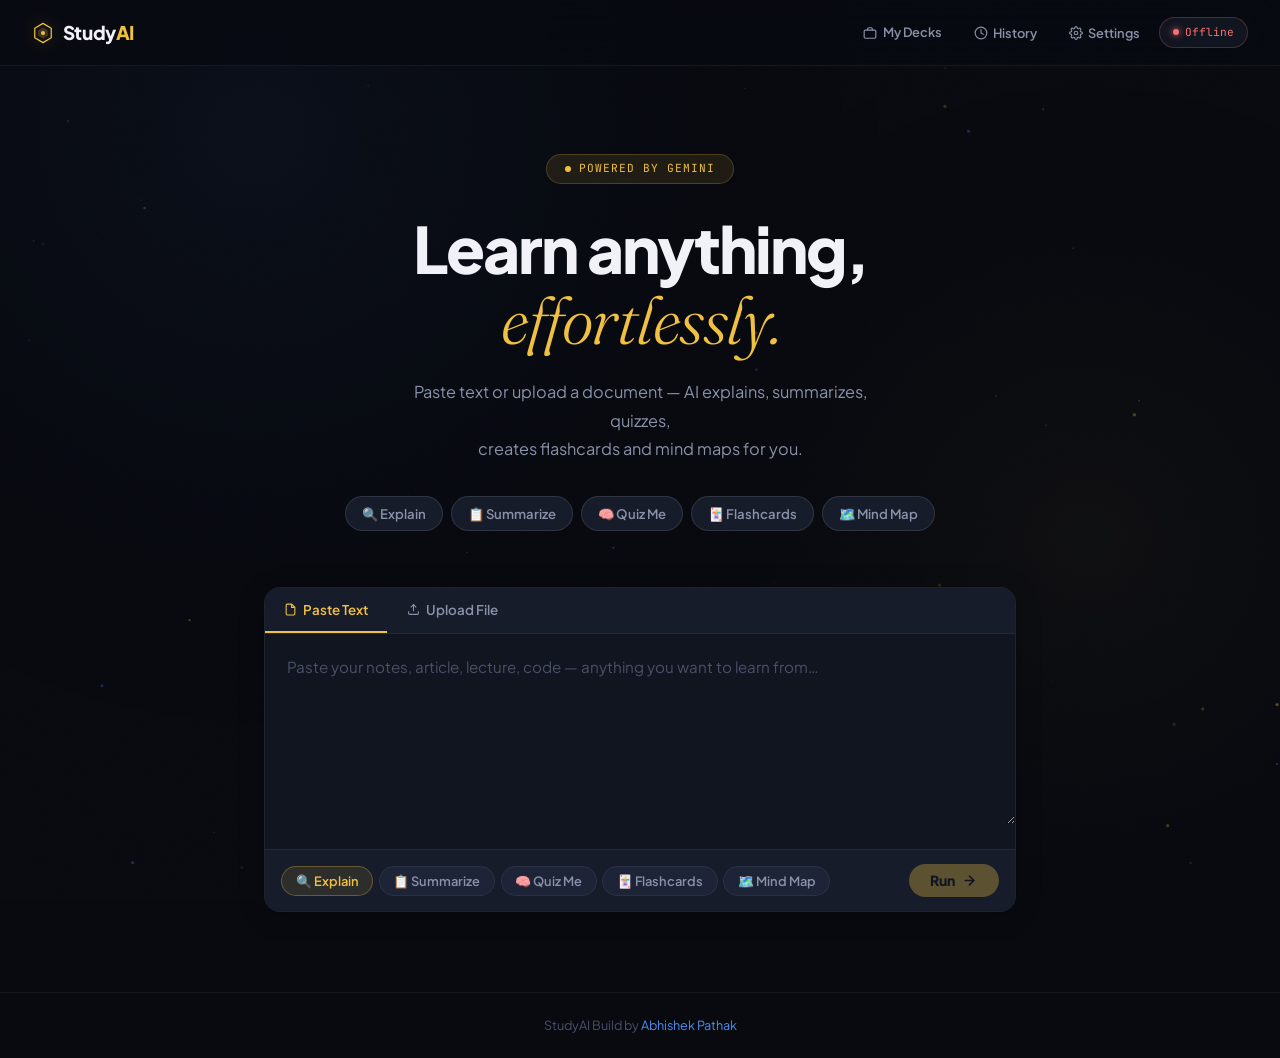
==== commit 14926060: "Initial commit" ====
--- a/frontend/index.html
+++ b/frontend/index.html
@@ -27,6 +27,11 @@
       <span class="logo-text">Study<span class="logo-accent">AI</span></span>
     </div>
     <nav class="nav">
+      <!-- NEW: My Decks link -->
+      <a href="decks.html" class="nav-btn" style="text-decoration:none">
+        <svg width="14" height="14" viewBox="0 0 24 24" fill="none" stroke="currentColor" stroke-width="2" stroke-linecap="round"><rect x="2" y="7" width="20" height="14" rx="2"/><path d="M16 7V5a2 2 0 0 0-2-2h-4a2 2 0 0 0-2 2v2"/></svg>
+        My Decks
+      </a>
       <button class="nav-btn" id="history-btn">
         <svg width="14" height="14" viewBox="0 0 24 24" fill="none" stroke="currentColor" stroke-width="2" stroke-linecap="round"><circle cx="12" cy="12" r="10"/><polyline points="12 6 12 12 16 14"/></svg>
         History
@@ -248,7 +253,7 @@
   </main>
 
   <footer>
-    <p>StudyAI  Build by <a href = "https://mrabhi-7208.netlify.app/" >Abhishek Pathak</a></p>
+    <p>StudyAI  Build by <a href="https://mrabhi-7208.netlify.app/">Abhishek Pathak</a></p>
   </footer>
 
   <script src="script.js"></script>
